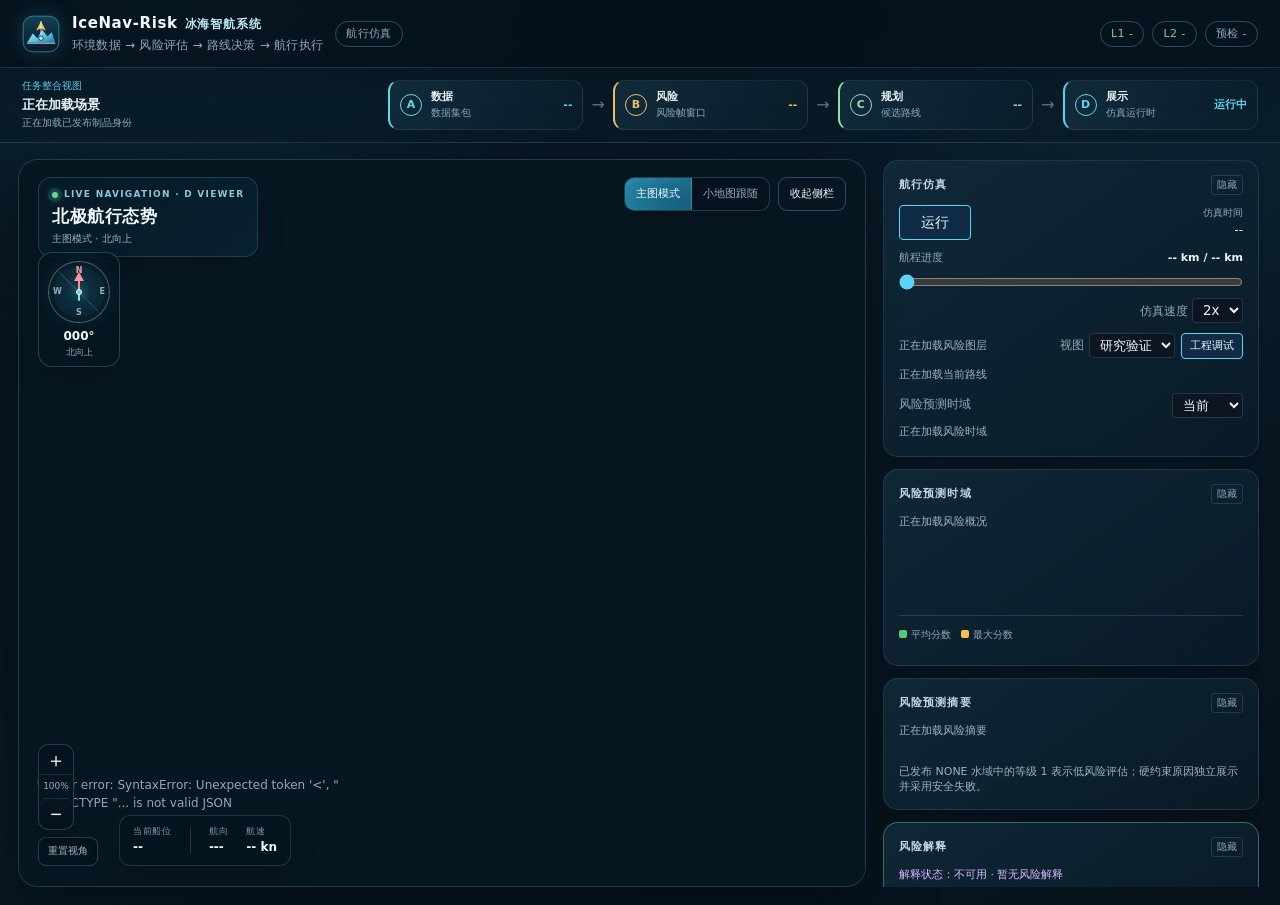
==== viewer/index.html @ 14a29cc1 "9-1" ====
<!doctype html>
<html lang="zh-CN">
  <head>
    <meta charset="utf-8" />
    <meta name="viewport" content="width=device-width, initial-scale=1" />
    <title>IceNav-Risk · 冰海智航系统</title>
    <link rel="icon" href="favicon.svg" type="image/svg+xml" />
    <link rel="stylesheet" href="style.css" />
  </head>
  <body>
    <header class="topbar">
      <div class="brand" aria-label="IceNav-Risk 冰海智航系统">
        <div class="brand-mark" aria-hidden="true">
          <svg class="brand-icon" viewBox="0 0 64 64" focusable="false">
            <defs>
              <linearGradient id="brand-ice" x1="0" y1="0" x2="1" y2="1">
                <stop offset="0" stop-color="#b7f5ff" />
                <stop offset="0.56" stop-color="#5bd5f3" />
                <stop offset="1" stop-color="#1977a7" />
              </linearGradient>
              <linearGradient id="brand-sea" x1="0" y1="0" x2="0" y2="1">
                <stop offset="0" stop-color="#143f52" />
                <stop offset="1" stop-color="#071b2a" />
              </linearGradient>
            </defs>
            <rect x="2" y="2" width="60" height="60" rx="16" fill="url(#brand-sea)" stroke="#5bd5f3" stroke-opacity="0.52" stroke-width="1.5" />
            <path d="M9 46 18 31l8 8 8-14 9 11 7-7 6 17H9Z" fill="url(#brand-ice)" opacity="0.92" />
            <path d="M9 47.5h46" fill="none" stroke="#d5fbff" stroke-linecap="round" stroke-opacity="0.78" stroke-width="2" />
            <path d="M32 10 40 26l-8-3.2-8 3.2L32 10Z" fill="#f2c14e" />
            <path d="M32 11v28" fill="none" stroke="#f5fdff" stroke-linecap="round" stroke-opacity="0.8" stroke-width="1.6" />
            <circle cx="32" cy="39" r="3.8" fill="#f5fdff" stroke="#0b2b3c" stroke-width="1.6" />
            <circle cx="32" cy="39" r="1.4" fill="#5bd5f3" />
          </svg>
        </div>
        <div class="title">
          <div class="title-heading">
            <strong>IceNav-Risk</strong>
            <span class="brand-cn">冰海智航系统</span>
          </div>
          <span class="subtitle">环境数据 → 风险评估 → 路线决策 → 航行执行</span>
        </div>
        <span id="mode-badge" class="badge">航行仿真</span>
      </div>
      <div class="badges">
        <span id="gate-l1" class="badge gate">L1 -</span>
        <span id="gate-l2" class="badge gate">L2 -</span>
        <span id="gate-loop" class="badge">预检 -</span>
      </div>
    </header>

    <section class="pipeline" aria-label="工作包整合流水线">
      <div class="pipeline-intro">
        <span class="eyebrow">任务整合视图</span>
        <strong id="pipeline-scenario">正在加载场景</strong>
        <span id="pipeline-identity">正在加载已发布制品身份</span>
      </div>
      <div class="pipeline-stages">
        <div class="pipeline-stage stage-a">
          <span class="stage-code">A</span>
          <div><strong>数据</strong><span>数据集包</span></div>
          <b id="pipeline-a">--</b>
        </div>
        <span class="pipeline-arrow" aria-hidden="true">→</span>
        <div class="pipeline-stage stage-b">
          <span class="stage-code">B</span>
          <div><strong>风险</strong><span>风险帧窗口</span></div>
          <b id="pipeline-b">--</b>
        </div>
        <span class="pipeline-arrow" aria-hidden="true">→</span>
        <div class="pipeline-stage stage-c">
          <span class="stage-code">C</span>
          <div><strong>规划</strong><span>候选路线</span></div>
          <b id="pipeline-c">--</b>
        </div>
        <span class="pipeline-arrow" aria-hidden="true">→</span>
        <div class="pipeline-stage stage-d">
          <span class="stage-code">D</span>
          <div><strong>展示</strong><span>仿真运行时</span></div>
          <b id="pipeline-d">运行中</b>
        </div>
      </div>
    </section>

    <main class="layout">
      <div class="mapwrap">
        <canvas id="map" aria-label="北极航线地图，可拖拽平移"></canvas>
        <div class="map-header">
          <div class="map-context">
            <span class="map-kicker"><i class="live-dot"></i> LIVE NAVIGATION · D VIEWER</span>
            <strong id="map-title">北极航行态势</strong>
            <span id="map-mode-status">主图模式 · 北向上</span>
          </div>
          <div class="map-actions">
            <div class="map-mode-switch" role="group" aria-label="地图视角模式">
              <button id="map-mode-main" class="map-mode-btn is-active" type="button"
                aria-pressed="true">主图模式</button>
              <button id="map-mode-follow" class="map-mode-btn" type="button"
                aria-pressed="false">小地图跟随</button>
            </div>
            <button id="sidebar-toggle" class="map-action" type="button"
              aria-expanded="true" aria-controls="viewer-sidebar">收起侧栏</button>
          </div>
        </div>
        <div id="map-compass" class="map-compass" aria-label="航向指南针">
          <div class="compass-dial">
            <span class="compass-cardinal compass-n">N</span>
            <span class="compass-cardinal compass-e">E</span>
            <span class="compass-cardinal compass-s">S</span>
            <span class="compass-cardinal compass-w">W</span>
            <span id="compass-needle" class="compass-needle" aria-hidden="true"></span>
            <span class="compass-center" aria-hidden="true"></span>
          </div>
          <div class="compass-readout">
            <strong id="compass-heading">000°</strong>
            <span id="compass-label">北向上</span>
          </div>
        </div>
        <div class="map-tools" aria-label="地图缩放控制">
          <div class="map-zoom-controls">
            <button id="zoom-in" class="map-tool-btn" type="button" aria-label="放大地图">＋</button>
            <span id="zoom-level" class="zoom-level">100%</span>
            <button id="zoom-out" class="map-tool-btn" type="button" aria-label="缩小地图">−</button>
          </div>
          <button id="reset-map" class="map-reset-btn" type="button">重置视角</button>
        </div>
        <div class="map-footer-hud" aria-live="polite">
          <div class="map-hud-item">
            <span>当前船位</span>
            <strong id="map-vessel-position">--</strong>
          </div>
          <div class="map-hud-divider"></div>
          <div class="map-hud-item">
            <span>航向</span>
            <strong id="map-vessel-heading">---</strong>
          </div>
          <div class="map-hud-item">
            <span>航速</span>
            <strong id="map-vessel-speed">-- kn</strong>
          </div>
        </div>
        <div id="hover-info" class="hover-info"></div>
      </div>

      <aside id="viewer-sidebar" class="panel">
        <section class="block">
          <h2>航行仿真</h2>
          <div class="sim">
            <button id="play" type="button" class="btn">运行</button>
            <div class="simulation-time">
              <span>仿真时间</span>
              <time id="clock" class="clock">--</time>
            </div>
          </div>
          <div class="voyage-progress-heading">
            <label id="progress-axis-label" for="scrub">航程进度</label>
            <strong id="voyage-progress-value">-- km / -- km</strong>
          </div>
          <input id="scrub" type="range" min="0" step="1" value="0" aria-label="航程进度" />
          <div class="row">
            <span id="range-label"></span>
            <label>
              仿真速度
              <select id="speed">
                <option value="30">1x</option>
                <option value="60" selected>2x</option>
                <option value="120">4x</option>
                <option value="240">8x</option>
              </select>
            </label>
          </div>
          <div class="row mode-row">
            <span id="risk-status" class="status">正在加载风险图层</span>
            <label class="view-mode-control" for="view-mode">
              视图
              <select id="view-mode">
                <option value="research">研究验证</option>
                <option value="presentation">航行仿真</option>
                <option value="engineering">工程调试</option>
              </select>
            </label>
            <button id="toggle-debug" type="button" class="btn small">工程调试</button>
          </div>
          <div id="route-status" class="status route-status">正在加载当前路线</div>
          <div class="horizon-row">
            <label for="risk-horizon">风险预测时域</label>
            <select id="risk-horizon">
              <option value="current">当前</option>
              <option value="+6h">+6h</option>
              <option value="+12h">+12h</option>
              <option value="+24h">+24h</option>
            </select>
          </div>
          <div id="risk-horizon-status" class="status horizon-status">正在加载风险时域</div>
        </section>

        <section id="research-panel" class="block research-panel" hidden>
          <h2>航行决策</h2>
          <div id="research-status" class="status">正在加载研究制品</div>
          <div id="current-strategy" class="current-strategy">当前策略 · 正在加载</div>
          <p class="evidence-chain" aria-label="科学证据链">
            环境变化 <span>→</span> 风险场变化 <span>→</span> 路线决策变化
          </p>
          <dl id="experiment-metadata" class="summary-grid research-metadata"></dl>
          <div class="route-layer-control">
            <label for="route-layer">路线层</label>
            <select id="route-layer">
              <option value="full_voyage">全航程</option>
              <option value="main_corridor_24_72h">主走廊 · 24–72 小时</option>
              <option value="rolling_0_24h">滚动窗口 · 0–24 小时</option>
              <option value="executable_0_6h">可执行窗口 · 0–6 小时</option>
            </select>
          </div>
          <div id="route-candidate-note" class="status summary-note"></div>
          <div id="route-candidates" class="route-comparison" hidden></div>
          <div id="route-highlight-note" class="status summary-note"></div>
        </section>

        <section class="block risk-profile">
          <h2>风险预测时域</h2>
          <div id="risk-profile-status" class="status">正在加载风险概况</div>
          <div id="risk-timeline" class="risk-timeline" aria-label="risk score timeline"></div>
          <div class="risk-timeline-key">
            <span><i class="risk-key mean"></i>平均分数</span>
            <span><i class="risk-key max"></i>最大分数</span>
          </div>
          <div id="risk-profile-window" class="status"></div>
        </section>

        <section class="block risk-summary">
          <h2>风险预测摘要</h2>
          <div id="risk-summary-status" class="status">正在加载风险摘要</div>
          <dl id="risk-summary-metrics" class="summary-grid"></dl>
          <ul id="risk-summary-hazards" class="summary-list"></ul>
          <div id="risk-summary-note" class="status summary-note">
            已发布 NONE 水域中的等级 1 表示低风险评估；硬约束原因独立展示并采用安全失败。
          </div>
        </section>

        <section class="block risk-explanation" aria-live="polite">
          <h2>风险解释</h2>
          <div id="risk-explanation-status" class="status unavailable">
            解释状态：不可用 · 暂无风险解释
          </div>
          <div id="risk-explanation-cell" class="status summary-note">
            点击风险网格查看已发布风险帧数值。
          </div>
          <dl id="risk-explanation-metrics" class="summary-grid"></dl>
          <div id="risk-explanation-contributors" hidden>
            <h3>主要贡献因素</h3>
            <ul id="risk-explanation-contributor-list" class="summary-list"></ul>
          </div>
          <dl id="risk-explanation-details" class="summary-grid"></dl>
        </section>

        <section class="block route-decision">
          <h2>执行决策状态</h2>
          <div id="route-decision-status" class="status">正在加载路线决策</div>
          <dl id="route-decision-metrics" class="summary-grid"></dl>
          <div id="route-decision-trace" class="status summary-note"></div>
          <div id="route-fallback-note" class="status summary-note"></div>
        </section>

        <section class="block legend">
          <h2>图层说明</h2>
          <ul>
            <li><i class="sw sw-risk-1"></i>风险等级 1 · 低</li>
            <li><i class="sw sw-risk-2"></i>风险等级 2</li>
            <li><i class="sw sw-risk-3"></i>风险等级 3 · 中</li>
            <li><i class="sw sw-risk-4"></i>风险等级 4</li>
            <li><i class="sw sw-risk-5"></i>风险等级 5 · 高</li>
            <li><i class="sw sw-hard-land"></i>LAND · 硬约束不可用</li>
            <li><i class="sw sw-hard-unknown"></i>DATA_UNAVAILABLE · 数据不可用</li>
            <li><i class="sw sw-hard-other"></i>OTHER · 硬约束不可用</li>
            <li><i class="sw sw-trail"></i>近期船舶轨迹 · 展示</li>
            <li><i class="sw sw-track"></i>已完成航迹</li>
            <li><i class="sw sw-active"></i>正式曲线路径 · 蓝色</li>
            <li><i class="sw sw-route-polyline"></i>原始折线路径 · 默认隐藏</li>
            <li class="research-only"><i class="sw sw-candidate-fastest"></i>候选路线 · 最快</li>
            <li class="research-only"><i class="sw sw-candidate-low-risk"></i>候选路线 · 低风险</li>
            <li class="research-only"><i class="sw sw-candidate-recommended"></i>候选路线 · 推荐</li>
            <li><i class="sw sw-pending"></i>待采用路线</li>
            <li><i class="sw sw-superseded"></i>已替代路线</li>
            <li><i class="sw sw-segment"></i>当前路段</li>
            <li><i class="sw sw-vessel"></i>船舶</li>
          </ul>
        </section>

        <section class="block layer-controls">
          <h2>展示图层</h2>
          <label><input id="layer-risk" type="checkbox" checked /> 风险</label>
          <label><input id="layer-hard" type="checkbox" checked /> 硬约束 / 可用性</label>
          <label><input id="layer-routes" type="checkbox" checked /> 路线</label>
          <label><input id="layer-route-polyline" type="checkbox" /> 原始权威路径（默认隐藏）</label>
          <div id="formal-motion-status" class="status summary-note">
            正在校验正式曲线运动制品
          </div>
          <div class="curve-diagnostics" aria-live="polite">
            <div id="curve-diagnostics-status" class="status summary-note">
              正在读取曲线诊断
            </div>
            <div id="curve-diagnostics-metrics" class="curve-diagnostics-metrics"></div>
            <canvas id="curve-detail-canvas" width="280" height="92"
              aria-label="当前曲线路段局部放大图"></canvas>
          </div>
          <label><input id="layer-track" type="checkbox" checked /> 航迹与近期轨迹</label>
          <label><input id="layer-navigation" type="checkbox" checked /> 导航辅助</label>
        </section>

        <section class="block event-timeline">
          <h2>航行决策时间线</h2>
          <p class="timeline-hint">点击里程碑跳转到对应仿真时刻</p>
          <ol id="event-timeline" aria-label="回放里程碑"></ol>
        </section>

        <section id="debug-panel" class="block debug" hidden>
          <h2>调试信息</h2>
          <dl id="debug"></dl>
        </section>
      </aside>
    </main>
    <script src="research_candidates.js"></script>
    <script src="risk_explanation.js"></script>
    <script src="route_motion.js"></script>
    <script src="app.js"></script>
  </body>
</html>
---- viewer/style.css ----
:root {
  --bg: #07131e;
  --panel: rgba(14, 31, 45, 0.88);
  --panel-strong: #10283a;
  --line: rgba(131, 178, 204, 0.2);
  --line-strong: rgba(131, 178, 204, 0.34);
  --text: #edf7fb;
  --muted: #8fa8b8;
  --accent: #5bd5f3;
  --accent-deep: #1977a7;
  --track: #65d99b;
  --pending: #f3bd68;
  --data: #66d9e5;
  --risk: #f1bd6b;
  --planning: #95e0ae;
  --shadow-lg: 0 24px 70px rgba(0, 0, 0, 0.38);
}

* {
  box-sizing: border-box;
}

body {
  margin: 0;
  min-width: 320px;
  min-height: 100vh;
  background:
    radial-gradient(circle at 12% -8%, rgba(35, 133, 169, 0.2), transparent 30%),
    radial-gradient(circle at 94% 10%, rgba(27, 93, 119, 0.16), transparent 28%),
    linear-gradient(145deg, #07131e 0%, #081824 46%, #06111b 100%);
  color: var(--text);
  font: 14px/1.45 "Segoe UI", "Microsoft YaHei", system-ui, sans-serif;
  letter-spacing: 0;
}

.topbar {
  display: flex;
  align-items: center;
  justify-content: space-between;
  gap: 12px;
  min-height: 68px;
  padding: 13px 22px;
  border-bottom: 1px solid var(--line);
  background: rgba(5, 16, 26, 0.76);
  box-shadow: 0 10px 35px rgba(0, 0, 0, 0.14);
  backdrop-filter: blur(16px);
}

.brand {
  display: flex;
  align-items: center;
  gap: 12px;
  min-width: 0;
}

.brand-mark {
  flex: 0 0 auto;
  width: 38px;
  height: 38px;
}

.brand-icon {
  display: block;
  width: 100%;
  height: 100%;
  filter: drop-shadow(0 0 10px rgba(91, 213, 243, 0.18));
}

.pipeline {
  display: grid;
  grid-template-columns: minmax(230px, 0.8fr) minmax(0, 2fr);
  gap: 18px;
  align-items: center;
  padding: 11px 22px;
  border-bottom: 1px solid var(--line);
  background: rgba(9, 27, 40, 0.72);
}

.pipeline-intro {
  display: grid;
  gap: 2px;
  min-width: 0;
}

.pipeline-intro strong {
  overflow: hidden;
  color: var(--text);
  font-size: 13px;
  text-overflow: ellipsis;
  white-space: nowrap;
}

.pipeline-intro span:last-child {
  overflow: hidden;
  color: var(--muted);
  font-size: 10px;
  text-overflow: ellipsis;
  white-space: nowrap;
}

.eyebrow {
  color: var(--accent);
  font-size: 10px;
  text-transform: uppercase;
}

.pipeline-stages {
  display: flex;
  align-items: center;
  gap: 8px;
  min-width: 0;
}

.pipeline-stage {
  display: grid;
  grid-template-columns: 24px minmax(0, 1fr) auto;
  align-items: center;
  gap: 7px;
  flex: 1 1 0;
  min-width: 0;
  padding: 8px 10px;
  border: 1px solid rgba(131, 178, 204, 0.12);
  border-left: 2px solid var(--stage-color);
  border-radius: 11px;
  background: linear-gradient(135deg, rgba(20, 49, 66, 0.84), rgba(10, 29, 42, 0.82));
}

.pipeline-stage div {
  display: grid;
  gap: 1px;
  min-width: 0;
}

.pipeline-stage strong,
.pipeline-stage span {
  overflow: hidden;
  text-overflow: ellipsis;
  white-space: nowrap;
}

.pipeline-stage strong {
  color: var(--text);
  font-size: 11px;
}

.pipeline-stage div span {
  color: var(--muted);
  font-size: 10px;
}

.pipeline-stage b {
  color: var(--stage-color);
  font-size: 11px;
  font-variant-numeric: tabular-nums;
}

.stage-code {
  display: grid;
  width: 22px;
  height: 22px;
  place-items: center;
  border: 1px solid var(--stage-color);
  border-radius: 50%;
  color: var(--stage-color);
  font-size: 11px;
  font-weight: 700;
}

.stage-a { --stage-color: var(--data); }
.stage-b { --stage-color: var(--risk); }
.stage-c { --stage-color: var(--planning); }
.stage-d { --stage-color: var(--accent); }

.pipeline-arrow {
  color: #5d7483;
  font-size: 16px;
}

.title {
  display: grid;
  gap: 2px;
  min-width: 0;
}

.title-heading {
  display: flex;
  align-items: baseline;
  flex-wrap: wrap;
  gap: 7px;
  min-width: 0;
}

.title strong {
  color: #f4fbff;
  font-size: 15px;
  letter-spacing: 0.04em;
  white-space: nowrap;
}

.brand-cn {
  color: #bfe8ef;
  font-size: 12px;
  font-weight: 600;
  letter-spacing: 0.08em;
  white-space: nowrap;
}

.subtitle {
  color: var(--muted);
  font-size: 12px;
  letter-spacing: 0.02em;
}

.badges {
  display: flex;
  align-items: center;
  gap: 8px;
}

.badges[hidden] {
  display: none;
}

.badge {
  border: 1px solid var(--line-strong);
  border-radius: 999px;
  padding: 4px 10px;
  color: var(--muted);
  font-size: 11px;
  letter-spacing: 0.04em;
}

.badge.gate {
  color: var(--track);
}

.layout {
  position: relative;
  display: grid;
  grid-template-columns: minmax(0, 1fr) minmax(330px, 380px);
  gap: 16px;
  padding: 16px 18px 18px;
  height: calc(100vh - 138px);
  min-height: 560px;
}

.map-actions {
  position: static;
  z-index: 4;
  display: flex;
  align-items: center;
  gap: 6px;
}

.map-action {
  padding: 8px 11px;
  border: 1px solid var(--line-strong);
  border-radius: 9px;
  background: rgba(8, 23, 35, 0.78);
  color: var(--text);
  cursor: pointer;
  font: inherit;
  font-size: 11px;
  transition: border-color 160ms ease, background 160ms ease, transform 160ms ease;
}

.map-action:hover,
.map-action:focus-visible {
  background: rgba(22, 74, 100, 0.88);
  border-color: var(--accent);
  outline: 2px solid rgba(91, 213, 243, 0.18);
  outline-offset: 2px;
}

.map-action:active,
.map-tool-btn:active,
.map-reset-btn:active {
  transform: translateY(1px);
}

.layout.sidebar-collapsed {
  grid-template-columns: minmax(0, 1fr) 0;
  gap: 0;
}

.layout.sidebar-collapsed .panel {
  gap: 0;
  opacity: 0;
  overflow: hidden;
  pointer-events: none;
  width: 0;
}

@media (max-width: 900px) {
  .pipeline {
    grid-template-columns: 1fr;
    gap: 8px;
  }

  .pipeline-stages {
    overflow-x: auto;
    padding-bottom: 2px;
  }

  .pipeline-stage {
    min-width: 155px;
  }

  .layout {
    height: auto;
    min-height: 0;
    grid-template-columns: 1fr;
  }

  .mapwrap {
    height: min(70vh, 680px);
    min-height: 520px;
  }

  .panel {
    max-height: 520px;
    width: auto;
  }
}

body[data-mode="research"] .layout {
  grid-template-columns: minmax(0, 1fr) minmax(350px, 420px);
}

body[data-mode="research"] .layout.sidebar-collapsed {
  grid-template-columns: minmax(0, 1fr) 0;
  gap: 0;
}

.mapwrap {
  position: relative;
  min-width: 0;
  border: 1px solid rgba(124, 189, 216, 0.24);
  background:
    radial-gradient(circle at 55% 40%, rgba(24, 95, 119, 0.14), transparent 48%),
    #06131e;
  width: 100%;
  height: 100%;
  min-height: 0;
  overflow: hidden;
  border-radius: 20px;
  box-shadow: var(--shadow-lg), inset 0 1px 0 rgba(255, 255, 255, 0.06);
}

#map {
  width: 100%;
  height: 100%;
  display: block;
  background: #071722;
  cursor: grab;
  object-fit: contain;
  object-position: center;
  touch-action: none;
}

#map.is-dragging {
  cursor: grabbing;
}

.hover-info {
  position: absolute;
  left: 18px;
  bottom: 74px;
  max-width: min(360px, calc(100% - 36px));
  color: var(--muted);
  font-size: 12px;
  pointer-events: none;
}

.panel {
  position: relative;
  z-index: 2;
  top: auto;
  right: auto;
  bottom: auto;
  width: auto;
  display: flex;
  flex-direction: column;
  gap: 12px;
  min-width: 0;
  min-height: 0;
  max-height: 100%;
  overflow: auto;
  padding: 1px 3px 1px 1px;
  transition: opacity 180ms ease, width 180ms ease, transform 180ms ease;
}

body[data-mode="research"] .panel {
  width: auto;
}

.block {
  background: linear-gradient(145deg, rgba(17, 41, 57, 0.92), rgba(10, 27, 40, 0.9));
  border: 1px solid rgba(131, 178, 204, 0.16);
  border-radius: 15px;
  padding: 14px 15px;
  box-shadow: 0 10px 28px rgba(0, 0, 0, 0.13);
}

.block h2 {
  display: flex;
  align-items: center;
  justify-content: space-between;
  gap: 8px;
  margin: 0 0 10px;
  color: #c2d9e6;
  font-size: 11px;
  font-weight: 600;
  letter-spacing: 0.1em;
  text-transform: uppercase;
}

.section-toggle {
  flex: 0 0 auto;
  padding: 2px 5px;
  border: 1px solid var(--line);
  border-radius: 3px;
  background: transparent;
  color: var(--muted);
  cursor: pointer;
  font: inherit;
  font-size: 10px;
  font-weight: 400;
  text-transform: none;
}

.section-toggle:hover,
.section-toggle:focus-visible {
  border-color: var(--accent);
  color: var(--text);
  outline: none;
}

.section-body[hidden] {
  display: none;
}

.sim {
  display: flex;
  align-items: center;
  justify-content: space-between;
  gap: 8px;
}

.simulation-time {
  display: grid;
  gap: 1px;
  min-width: 0;
  color: var(--muted);
  font-size: 10px;
  text-align: right;
  text-transform: uppercase;
}

.btn {
  min-width: 72px;
  padding: 6px 10px;
  border: 1px solid var(--accent);
  background: #0f2b45;
  color: var(--text);
  border-radius: 4px;
  font: inherit;
}

.clock {
  font-variant-numeric: tabular-nums;
  color: var(--text);
  font-size: 12px;
  text-transform: none;
}

.voyage-progress-heading {
  display: flex;
  align-items: baseline;
  justify-content: space-between;
  gap: 8px;
  margin-top: 10px;
  color: var(--muted);
  font-size: 11px;
}

.voyage-progress-heading strong {
  color: var(--text);
  font-variant-numeric: tabular-nums;
  font-weight: 600;
}

input[type="range"] {
  width: 100%;
  margin: 8px 0;
  accent-color: var(--accent);
}

.row {
  display: flex;
  justify-content: space-between;
  align-items: center;
  color: var(--muted);
  font-size: 12px;
}

.mode-row {
  margin-top: 10px;
  flex-wrap: wrap;
  gap: 6px;
}

.view-mode-control {
  display: inline-flex;
  align-items: center;
  gap: 5px;
  margin-left: auto;
}

.route-status {
  margin-top: 8px;
  color: #b8d7ea;
}

.horizon-row {
  display: flex;
  justify-content: space-between;
  align-items: center;
  margin-top: 10px;
  color: var(--muted);
  font-size: 12px;
}

.horizon-status {
  margin-top: 6px;
  min-height: 18px;
}

.status.unavailable {
  color: #d9b8ff;
}

.status {
  color: #9db2c2;
  font-size: 11px;
}

.btn.small {
  min-width: 0;
  padding: 4px 8px;
  font-size: 11px;
}

select {
  background: #0d1620;
  color: var(--text);
  border: 1px solid var(--line);
  border-radius: 4px;
  padding: 3px 6px;
}

.legend ul {
  margin: 0;
  padding: 0;
  list-style: none;
}

.legend li {
  display: flex;
  align-items: center;
  gap: 8px;
  padding: 3px 0;
  color: var(--muted);
}

.layer-controls {
  display: grid;
  gap: 6px;
}

.layer-controls label {
  color: var(--muted);
  font-size: 12px;
}

.layer-controls input {
  accent-color: var(--accent);
  margin-right: 6px;
}

.risk-profile-status {
  min-height: 32px;
}

.risk-timeline {
  display: flex;
  align-items: end;
  gap: 3px;
  height: 76px;
  margin: 10px 0 4px;
  padding: 4px 2px 0;
  border-bottom: 1px solid var(--line);
  overflow-x: auto;
  overflow-y: visible;
  overscroll-behavior-x: contain;
  scrollbar-width: thin;
}

.risk-tick {
  position: relative;
  display: flex;
  align-items: end;
  justify-content: center;
  /* Keep every hourly frame addressable. Narrow sidebars scroll horizontally
     instead of collapsing bars to zero CSS pixels. */
  flex: 0 0 var(--risk-tick-width, 8px);
  min-width: var(--risk-tick-width, 8px);
  height: 100%;
  border-bottom: 2px solid transparent;
}

.risk-tick::after {
  content: "";
  position: absolute;
  bottom: -5px;
  width: 4px;
  height: 4px;
  border-radius: 50%;
  background: var(--line);
}

.risk-tick.is-current {
  border-bottom-color: var(--accent);
}

.risk-tick.is-current::after {
  background: var(--accent);
}

.risk-tick.is-selected .risk-max {
  outline: 1px solid #f5fbff;
  outline-offset: 1px;
}

.risk-bar {
  position: absolute;
  bottom: 3px;
  width: 42%;
  min-width: 3px;
  min-height: 2px;
  border-radius: 2px 2px 0 0;
}

.risk-mean {
  left: 8%;
  background: #55c878;
}

.risk-max {
  right: 8%;
  background: #f2c14e;
}

.risk-tick-label {
  position: absolute;
  top: calc(100% + 7px);
  color: var(--muted);
  font-size: 9px;
  transform: translateX(-50%);
  white-space: nowrap;
}

.risk-timeline-key {
  display: flex;
  gap: 10px;
  margin-top: 12px;
  color: var(--muted);
  font-size: 10px;
}

.risk-key {
  display: inline-block;
  width: 8px;
  height: 8px;
  margin-right: 4px;
  border-radius: 2px;
}

.risk-key.mean {
  background: #55c878;
}

.risk-key.max {
  background: #f2c14e;
}

#risk-profile-window {
  margin-top: 8px;
}

.curve-diagnostics {
  display: grid;
  gap: 4px;
  margin: 8px 0 3px;
  padding: 7px 8px;
  border: 1px solid rgba(73, 169, 237, 0.22);
  border-radius: 7px;
  background: rgba(5, 18, 28, 0.34);
}

.curve-diagnostics .summary-note {
  margin-top: 0;
}

.curve-diagnostics-metrics {
  color: #b8d7ea;
  font-size: 10px;
  line-height: 1.35;
}

#curve-detail-canvas {
  display: block;
  width: 100%;
  height: 92px;
  border: 1px solid rgba(131, 178, 204, 0.12);
  border-radius: 4px;
}

.summary-grid {
  display: grid;
  grid-template-columns: 1fr auto;
  gap: 4px 10px;
  margin: 10px 0 8px;
  font-size: 11px;
}

.summary-grid dt {
  color: var(--muted);
}

.summary-grid dd {
  margin: 0;
  color: var(--text);
  font-variant-numeric: tabular-nums;
  text-align: right;
  word-break: break-word;
}

.summary-list {
  display: grid;
  gap: 3px;
  margin: 8px 0;
  padding: 0;
  list-style: none;
  color: #b8d7ea;
  font-size: 11px;
}

.summary-list li {
  display: flex;
  justify-content: space-between;
  gap: 8px;
  border-top: 1px solid rgba(36, 55, 71, 0.55);
  padding-top: 3px;
}

.summary-note {
  margin-top: 8px;
  line-height: 1.35;
}

.risk-explanation {
  border-color: rgba(98, 214, 167, 0.42);
}

.risk-explanation h3 {
  margin: 10px 0 4px;
  color: var(--muted);
  font-size: 11px;
  font-weight: 600;
}

.risk-explanation .summary-list li {
  align-items: baseline;
}

.risk-explanation .contributor-value {
  color: var(--text);
  font-variant-numeric: tabular-nums;
}

.risk-explanation .producer-main {
  color: #62d6a7;
}

.research-panel {
  border-color: rgba(74, 167, 232, 0.62);
  background: linear-gradient(145deg, #132432, #111e29);
}

.current-strategy {
  margin: 8px 0;
  padding: 8px 10px;
  border-left: 4px solid #f5f8fb;
  border-radius: 3px;
  background: rgba(245, 248, 251, 0.08);
  color: #f5f8fb;
  font-size: 12px;
  font-weight: 600;
}

.current-strategy.fallback {
  border-left-color: var(--accent);
  color: #b8d7ea;
}

.evidence-chain {
  display: flex;
  align-items: center;
  justify-content: space-between;
  gap: 5px;
  margin: 10px 0;
  color: #cfe7f5;
  font-size: 11px;
}

.evidence-chain span {
  color: var(--accent);
}

.research-metadata {
  /* Keep long run/identity values from stealing the label column. */
  grid-template-columns: minmax(92px, 30%) minmax(0, 1fr);
  gap: 0 14px;
  padding: 8px;
  border: 1px solid rgba(74, 167, 232, 0.25);
  border-radius: 4px;
  background: rgba(5, 14, 21, 0.28);
}

.research-metadata dt,
.research-metadata dd {
  min-width: 0;
  padding: 6px 0;
  border-bottom: 1px solid rgba(131, 178, 204, 0.1);
  line-height: 1.3;
}

.research-metadata dt {
  align-self: start;
  color: #9db8c8;
  font-size: 10px;
  font-weight: 600;
  letter-spacing: 0.03em;
  white-space: nowrap;
}

.research-metadata dd {
  overflow-wrap: anywhere;
  word-break: break-word;
  color: #e7f4fa;
  font-size: 10px;
  text-align: left;
}

.route-layer-control {
  display: flex;
  align-items: center;
  justify-content: space-between;
  gap: 10px;
  margin: 10px 0 6px;
  color: var(--muted);
  font-size: 12px;
}

.route-comparison {
  display: grid;
  gap: 8px;
  margin-top: 8px;
}

.route-card {
  width: 100%;
  padding: 8px 9px;
  border: 1px solid var(--line);
  border-left-width: 4px;
  border-radius: 4px;
  background: rgba(8, 20, 29, 0.74);
  color: var(--text);
  font: inherit;
  text-align: left;
  cursor: pointer;
}

.route-card-fastest {
  border-left-color: #f0b35b;
}

.route-card-low_risk {
  border-left-color: #62d6a7;
}

.route-card-recommended {
  border-left-color: #f5f8fb;
}

.route-card[data-highlighted="true"] {
  border-color: var(--accent);
  border-left-color: var(--accent);
  box-shadow: 0 0 0 2px rgba(74, 167, 232, 0.14);
}

.route-card[data-canonical="true"] strong::after {
  content: " · C selected";
  color: var(--accent);
  font-size: 10px;
  font-weight: 500;
}

.route-card-id {
  display: block;
  margin-top: 2px;
  overflow: hidden;
  color: var(--muted);
  font: 9px/1.25 ui-monospace, "Cascadia Mono", monospace;
  text-overflow: ellipsis;
  white-space: nowrap;
}

.route-card-metrics {
  display: grid;
  grid-template-columns: 1fr auto;
  gap: 2px 8px;
  margin: 7px 0 0;
  font-size: 10px;
}

.route-card-metrics dt {
  color: var(--muted);
}

.route-card-metrics dd {
  margin: 0;
  font-variant-numeric: tabular-nums;
  text-align: right;
}

body:not([data-mode="research"]) .research-only {
  display: none;
}

.route-decision .summary-grid dd {
  max-width: 180px;
}

.event-timeline ol,
#event-timeline {
  margin: 0;
  padding: 0;
  list-style: none;
}

.event-timeline li {
  position: relative;
  display: grid;
  grid-template-columns: 10px 1fr;
  gap: 8px;
  padding: 4px 0 6px;
  color: var(--muted);
  font-size: 11px;
}

.event-timeline li::before {
  content: "";
  width: 7px;
  height: 7px;
  margin-top: 5px;
  border: 1px solid var(--muted);
  border-radius: 50%;
}

.event-timeline li.is-past,
.event-timeline li.is-current {
  color: var(--text);
}

.event-timeline li.is-current::before {
  border-color: var(--accent);
  background: var(--accent);
  box-shadow: 0 0 0 3px rgba(74, 167, 232, 0.18);
}

.event-timeline li.timeline-unavailable {
  grid-template-columns: 10px 1fr;
  color: var(--muted);
  font-size: 10px;
  font-style: italic;
}

.event-timeline li.timeline-unavailable::before {
  border-style: dashed;
}

.timeline-hint {
  margin: -2px 0 6px;
  color: var(--muted);
  font-size: 10px;
}

.event-jump {
  width: 100%;
  padding: 0;
  border: 0;
  background: transparent;
  color: inherit;
  cursor: pointer;
  font: inherit;
  text-align: left;
}

.event-jump:hover,
.event-jump:focus-visible {
  color: var(--text);
  outline: none;
  text-decoration: underline;
  text-decoration-color: var(--accent);
  text-underline-offset: 3px;
}

.event-timeline .event-time {
  display: block;
  color: var(--muted);
  font-size: 10px;
  font-variant-numeric: tabular-nums;
}

.sw {
  width: 18px;
  height: 4px;
  display: inline-block;
  border-radius: 2px;
}

.sw-track {
  background: var(--track);
}

.sw-trail {
  background: #d7e6ed;
  opacity: 0.72;
}

.sw-active {
  background: #49a9ed;
}

.sw-route-polyline {
  background: repeating-linear-gradient(90deg, #f5f8fb 0 8px, transparent 8px 12px);
}

.sw-candidate-fastest {
  background: repeating-linear-gradient(90deg, #f0b35b 0 8px, transparent 8px 12px);
}

.sw-candidate-low-risk {
  background: repeating-linear-gradient(90deg, #62d6a7 0 3px, transparent 3px 7px);
}

.sw-candidate-recommended {
  background: #49a9ed;
}

.sw-pending {
  background: var(--pending);
}

.sw-superseded {
  background: #6b7c8a;
}

.sw-segment {
  background: #ffffff;
}

.sw-vessel {
  width: 8px;
  height: 16px;
  border-radius: 6px 6px 4px 4px;
  background: #f5fbff;
  border: 2px solid #0f2b3b;
}

.sw-risk-2 {
  background: #83c7df;
}

.sw-risk-4 {
  background: #efa26e;
}

.sw-hard-land {
  height: 8px;
  background: #304858;
  border: 1px dashed #9bb9ca;
}

.sw-hard-unknown {
  height: 8px;
  background: #8a63d2;
  border: 1px dashed #e4d8ff;
}

.sw-hard-other {
  height: 8px;
  background: #b54f70;
  border: 1px dashed #f2c1d0;
}

.sw-risk-1 {
  background: #55c878;
}

.sw-risk-3 {
  background: #f2c14e;
}

.sw-risk-5 {
  background: #e35d6a;
}

.sw-hard {
  height: 8px;
  background: #8a63d2;
  border: 1px dashed #e4d8ff;
}

.debug dl {
  display: grid;
  grid-template-columns: 1fr auto;
  gap: 3px 8px;
  margin: 0;
  font-size: 12px;
}

.debug dt {
  color: var(--muted);
}

.debug dd {
  margin: 0;
  color: var(--text);
  font-variant-numeric: tabular-nums;
  text-align: right;
  word-break: break-all;
}

@media (max-width: 780px) {
  .layout,
  body[data-mode="research"] .layout {
    grid-template-columns: 1fr;
    height: auto;
  }

  #map {
    height: 70vh;
  }
}

/* Premium navigation surface ------------------------------------------------ */

.map-header {
  position: absolute;
  z-index: 4;
  top: 17px;
  left: 19px;
  right: 19px;
  display: flex;
  align-items: flex-start;
  justify-content: space-between;
  gap: 16px;
  pointer-events: none;
}

.map-context,
.map-header .map-actions {
  pointer-events: auto;
}

.map-context {
  display: grid;
  gap: 3px;
  min-width: 0;
  padding: 10px 13px;
  border: 1px solid rgba(141, 215, 235, 0.18);
  border-radius: 13px;
  background: linear-gradient(135deg, rgba(6, 26, 39, 0.9), rgba(9, 38, 53, 0.68));
  box-shadow: 0 12px 28px rgba(0, 0, 0, 0.18);
  backdrop-filter: blur(12px);
}

.map-kicker {
  display: inline-flex;
  align-items: center;
  gap: 6px;
  color: #89c7d9;
  font-size: 9px;
  font-weight: 600;
  letter-spacing: 0.14em;
}

.live-dot {
  width: 6px;
  height: 6px;
  border-radius: 50%;
  background: var(--track);
  box-shadow: 0 0 0 4px rgba(101, 217, 155, 0.12), 0 0 10px rgba(101, 217, 155, 0.8);
}

.map-context strong {
  color: #f3fbff;
  font-size: 17px;
  letter-spacing: 0.03em;
}

.map-context > span:last-child {
  color: #9ab8c6;
  font-size: 10px;
}

.map-header .map-actions {
  display: flex;
  align-items: center;
  flex-wrap: wrap;
  justify-content: flex-end;
  gap: 8px;
}

.map-mode-switch,
.map-zoom-controls {
  display: inline-flex;
  align-items: center;
  overflow: hidden;
  border: 1px solid rgba(142, 210, 230, 0.24);
  border-radius: 10px;
  background: rgba(5, 19, 30, 0.84);
  box-shadow: 0 10px 22px rgba(0, 0, 0, 0.2);
  backdrop-filter: blur(10px);
}

.map-mode-btn {
  padding: 8px 11px;
  border: 0;
  border-right: 1px solid rgba(142, 210, 230, 0.14);
  background: transparent;
  color: #91adbb;
  cursor: pointer;
  font: inherit;
  font-size: 11px;
  transition: background 160ms ease, color 160ms ease;
}

.map-mode-btn:last-child {
  border-right: 0;
}

.map-mode-btn:hover,
.map-mode-btn:focus-visible {
  background: rgba(33, 101, 128, 0.36);
  color: #eafaff;
  outline: none;
}

.map-mode-btn.is-active {
  background: linear-gradient(135deg, rgba(40, 153, 190, 0.85), rgba(21, 104, 140, 0.78));
  color: #f5fdff;
  box-shadow: inset 0 0 18px rgba(151, 238, 255, 0.12);
}

.map-compass {
  position: absolute;
  z-index: 4;
  top: 92px;
  left: 19px;
  display: grid;
  justify-items: center;
  gap: 5px;
  width: 82px;
  padding: 8px 7px 7px;
  border: 1px solid rgba(158, 222, 238, 0.22);
  border-radius: 14px;
  background: rgba(6, 22, 33, 0.78);
  box-shadow: 0 12px 26px rgba(0, 0, 0, 0.24);
  pointer-events: none;
  backdrop-filter: blur(12px);
}

.compass-dial {
  position: relative;
  width: 62px;
  height: 62px;
  border: 1px solid rgba(180, 229, 239, 0.32);
  border-radius: 50%;
  background:
    radial-gradient(circle, rgba(24, 91, 113, 0.42) 0 2px, transparent 3px),
    repeating-conic-gradient(from 0deg, rgba(159, 215, 226, 0.26) 0deg 1deg, transparent 1deg 45deg),
    radial-gradient(circle at 50% 46%, rgba(22, 67, 83, 0.76), rgba(6, 25, 37, 0.96));
  box-shadow: inset 0 0 0 4px rgba(5, 17, 27, 0.36), 0 0 20px rgba(75, 198, 225, 0.08);
}

.compass-cardinal {
  position: absolute;
  color: #8faeba;
  font-size: 8px;
  font-weight: 700;
}

.compass-n { top: 3px; left: 50%; color: #f2a2a1; transform: translateX(-50%); }
.compass-e { top: 50%; right: 4px; transform: translateY(-50%); }
.compass-s { bottom: 3px; left: 50%; transform: translateX(-50%); }
.compass-w { top: 50%; left: 4px; transform: translateY(-50%); }

.compass-needle {
  position: absolute;
  top: 15px;
  left: 50%;
  width: 2px;
  height: 24px;
  margin-left: -1px;
  border-radius: 2px;
  background: linear-gradient(180deg, #ff9296 0 48%, #83e6ed 48% 100%);
  transform-origin: 50% 16px;
  transition: transform 220ms ease;
}

.compass-needle::before {
  content: "";
  position: absolute;
  top: -5px;
  left: -4px;
  border-right: 5px solid transparent;
  border-bottom: 9px solid #ff9296;
  border-left: 5px solid transparent;
}

.compass-center {
  position: absolute;
  top: 50%;
  left: 50%;
  width: 6px;
  height: 6px;
  border: 1px solid #f0fbff;
  border-radius: 50%;
  background: var(--accent);
  transform: translate(-50%, -50%);
  box-shadow: 0 0 10px rgba(91, 213, 243, 0.72);
}

.compass-readout {
  display: grid;
  justify-items: center;
  gap: 1px;
}

.compass-readout strong {
  color: #f1fbff;
  font-size: 12px;
  font-variant-numeric: tabular-nums;
}

.compass-readout span {
  color: #8daab8;
  font-size: 9px;
  white-space: nowrap;
}

.map-tools {
  position: absolute;
  z-index: 4;
  bottom: 20px;
  left: 19px;
  display: grid;
  gap: 7px;
  justify-items: start;
}

.map-zoom-controls {
  display: flex;
  flex-direction: column;
}

.map-tool-btn {
  display: grid;
  width: 34px;
  height: 30px;
  place-items: center;
  border: 0;
  border-bottom: 1px solid rgba(142, 210, 230, 0.14);
  background: transparent;
  color: #e9faff;
  cursor: pointer;
  font: 20px/1 "Segoe UI", sans-serif;
}

.map-tool-btn:hover,
.map-tool-btn:focus-visible {
  background: rgba(37, 126, 156, 0.38);
  color: #ffffff;
  outline: none;
}

.map-tool-btn:last-child {
  border-bottom: 0;
}

.zoom-level {
  display: grid;
  min-height: 24px;
  place-items: center;
  border-bottom: 1px solid rgba(142, 210, 230, 0.14);
  color: #8fb1bf;
  font-size: 9px;
  font-variant-numeric: tabular-nums;
}

.map-reset-btn {
  padding: 6px 9px;
  border: 1px solid rgba(142, 210, 230, 0.22);
  border-radius: 8px;
  background: rgba(5, 19, 30, 0.8);
  color: #9db8c3;
  cursor: pointer;
  font: inherit;
  font-size: 10px;
  white-space: nowrap;
}

.map-reset-btn:hover,
.map-reset-btn:focus-visible {
  border-color: var(--accent);
  background: rgba(22, 74, 100, 0.72);
  color: #f2fbff;
  outline: none;
}

.map-footer-hud {
  position: absolute;
  z-index: 4;
  right: 19px;
  bottom: 20px;
  left: 100px;
  display: flex;
  align-items: center;
  gap: 18px;
  width: fit-content;
  max-width: calc(100% - 119px);
  padding: 9px 13px;
  border: 1px solid rgba(141, 215, 235, 0.16);
  border-radius: 11px;
  background: rgba(5, 20, 31, 0.76);
  box-shadow: 0 12px 26px rgba(0, 0, 0, 0.22);
  pointer-events: none;
  backdrop-filter: blur(12px);
}

.map-hud-item {
  display: grid;
  gap: 1px;
  min-width: 0;
}

.map-hud-item span {
  color: #7f9ba9;
  font-size: 9px;
  letter-spacing: 0.08em;
}

.map-hud-item strong {
  overflow: hidden;
  color: #eafaff;
  font-size: 12px;
  font-variant-numeric: tabular-nums;
  text-overflow: ellipsis;
  white-space: nowrap;
}

.map-hud-divider {
  width: 1px;
  height: 25px;
  background: rgba(141, 215, 235, 0.22);
}

.mini-map-panel {
  position: absolute;
  z-index: 5;
  right: 19px;
  bottom: 19px;
  width: 222px;
  padding: 9px;
  border: 1px solid rgba(141, 215, 235, 0.3);
  border-radius: 15px;
  background: rgba(5, 20, 31, 0.88);
  box-shadow: 0 18px 38px rgba(0, 0, 0, 0.36), 0 0 0 1px rgba(91, 213, 243, 0.06);
  backdrop-filter: blur(14px);
}

.mini-map-panel[hidden] {
  display: none;
}

.mini-map-header {
  display: flex;
  align-items: center;
  justify-content: space-between;
  gap: 8px;
  padding: 0 2px 7px;
  color: #dbeef5;
  font-size: 10px;
  letter-spacing: 0.08em;
}

.mini-map-header span:last-child {
  color: var(--track);
  font-size: 9px;
}

#mini-map {
  display: block;
  width: 100%;
  height: auto;
  aspect-ratio: 1;
  border: 1px solid rgba(152, 220, 234, 0.22);
  border-radius: 9px;
  background: #081722;
}

.panel::-webkit-scrollbar {
  width: 6px;
}

.panel::-webkit-scrollbar-thumb {
  border-radius: 6px;
  background: rgba(137, 190, 208, 0.26);
}

button,
select,
input {
  font-family: inherit;
}

.btn {
  cursor: pointer;
  transition: border-color 160ms ease, background 160ms ease, transform 160ms ease;
}

.btn:hover,
.btn:focus-visible {
  border-color: var(--accent);
  background: rgba(28, 99, 130, 0.72);
  outline: none;
}

select:focus-visible,
input[type="range"]:focus-visible {
  outline: 2px solid rgba(91, 213, 243, 0.45);
  outline-offset: 2px;
}

@media (max-width: 900px) {
  .topbar {
    padding: 12px 16px;
  }

  .pipeline {
    padding: 10px 16px;
  }

  .layout,
  body[data-mode="research"] .layout {
    padding: 12px;
    gap: 12px;
    grid-template-columns: 1fr;
  }

  .map-header {
    top: 12px;
    left: 13px;
    right: 13px;
  }

  .map-header .map-actions {
    max-width: 62%;
  }

  .map-compass {
    top: 86px;
    left: 13px;
  }

  .map-tools {
    bottom: 13px;
    left: 13px;
  }

  .map-footer-hud {
    right: 13px;
    bottom: 13px;
    left: 92px;
    max-width: calc(100% - 105px);
  }

  .mini-map-panel {
    right: 13px;
    bottom: 13px;
    width: 194px;
  }
}

@media (max-width: 620px) {
  .topbar {
    align-items: flex-start;
    flex-direction: column;
  }

  .badges {
    display: none;
  }

  .map-context strong {
    font-size: 15px;
  }

  .map-header .map-actions {
    max-width: 58%;
  }

  .map-mode-btn {
    padding: 7px 8px;
    font-size: 10px;
  }

  .map-action {
    padding: 7px 8px;
  }

  .map-footer-hud {
    display: none;
  }

  .mini-map-panel {
    width: 178px;
  }
}
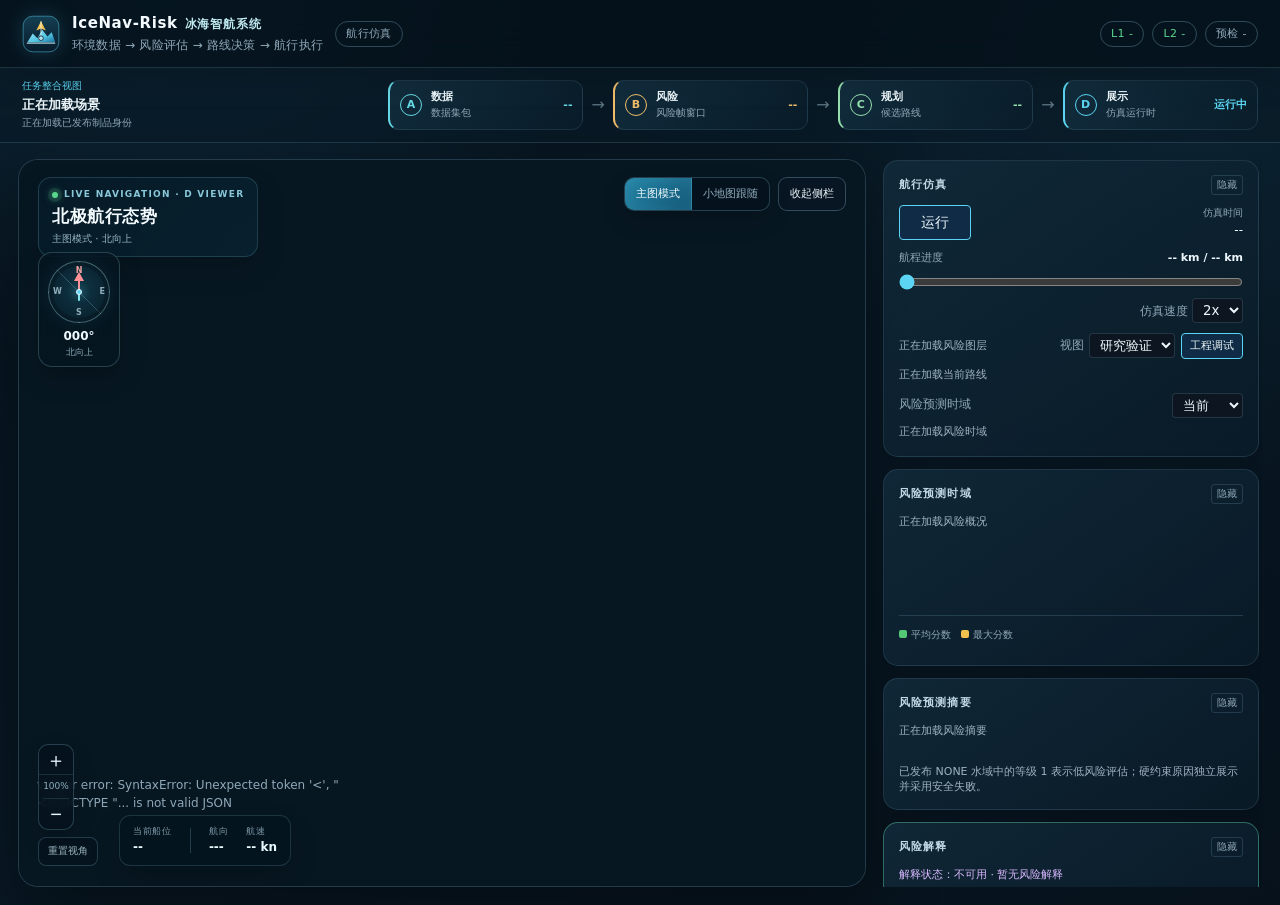
==== commit 282d381f: "9-2" ====
--- a/viewer/index.html
+++ b/viewer/index.html
@@ -210,6 +210,18 @@
               <option value="executable_0_6h">可执行窗口 · 0–6 小时</option>
             </select>
           </div>
+          <fieldset id="route-objective-filters" class="route-objective-filters">
+            <legend>地图同时显示</legend>
+            <label class="objective-fastest">
+              <input type="checkbox" data-route-objective="fastest" checked /> 最快
+            </label>
+            <label class="objective-low-risk">
+              <input type="checkbox" data-route-objective="low_risk" checked /> 低风险
+            </label>
+            <label class="objective-recommended">
+              <input type="checkbox" data-route-objective="recommended" checked /> 综合推荐
+            </label>
+          </fieldset>
           <div id="route-candidate-note" class="status summary-note"></div>
           <div id="route-candidates" class="route-comparison" hidden></div>
           <div id="route-highlight-note" class="status summary-note"></div>
@@ -270,11 +282,12 @@
             <li><i class="sw sw-risk-5"></i>风险等级 5 · 高</li>
             <li><i class="sw sw-hard-land"></i>LAND · 硬约束不可用</li>
             <li><i class="sw sw-hard-unknown"></i>DATA_UNAVAILABLE · 数据不可用</li>
+            <li><i class="sw sw-hard-reason-unavailable"></i>硬约束 · 原因未随帧发布</li>
             <li><i class="sw sw-hard-other"></i>OTHER · 硬约束不可用</li>
             <li><i class="sw sw-trail"></i>近期船舶轨迹 · 展示</li>
             <li><i class="sw sw-track"></i>已完成航迹</li>
             <li><i class="sw sw-active"></i>正式曲线路径 · 蓝色</li>
-            <li><i class="sw sw-route-polyline"></i>原始折线路径 · 默认隐藏</li>
+            <li class="engineering-only"><i class="sw sw-route-polyline"></i>权威 RoutePlan 折线 · 校验/回退</li>
             <li class="research-only"><i class="sw sw-candidate-fastest"></i>候选路线 · 最快</li>
             <li class="research-only"><i class="sw sw-candidate-low-risk"></i>候选路线 · 低风险</li>
             <li class="research-only"><i class="sw sw-candidate-recommended"></i>候选路线 · 推荐</li>
@@ -290,7 +303,8 @@
           <label><input id="layer-risk" type="checkbox" checked /> 风险</label>
           <label><input id="layer-hard" type="checkbox" checked /> 硬约束 / 可用性</label>
           <label><input id="layer-routes" type="checkbox" checked /> 路线</label>
-          <label><input id="layer-route-polyline" type="checkbox" /> 原始权威路径（默认隐藏）</label>
+          <label class="engineering-only"><input id="layer-route-polyline" type="checkbox" />
+            权威 RoutePlan 折线（校验/回退）</label>
           <div id="formal-motion-status" class="status summary-note">
             正在校验正式曲线运动制品
           </div>
--- a/viewer/style.css
+++ b/viewer/style.css
@@ -8,8 +8,12 @@
   --muted: #8fa8b8;
   --accent: #5bd5f3;
   --accent-deep: #1977a7;
-  --track: #65d99b;
-  --pending: #f3bd68;
+  --track: #58d68d;
+  --pending: #ffd54a;
+  --route-active: #38a9ff;
+  --route-fastest: #ff8a3d;
+  --route-low-risk: #e66bff;
+  --route-recommended: #38a9ff;
   --data: #66d9e5;
   --risk: #f1bd6b;
   --planning: #95e0ae;
@@ -873,6 +877,33 @@
   font-size: 12px;
 }
 
+.route-objective-filters {
+  display: flex;
+  flex-wrap: wrap;
+  gap: 6px 12px;
+  margin: 8px 0;
+  padding: 7px 9px;
+  border: 1px solid var(--line);
+  border-radius: 5px;
+  color: var(--muted);
+  font-size: 11px;
+}
+
+.route-objective-filters legend {
+  padding: 0 5px;
+  color: var(--muted);
+}
+
+.route-objective-filters label {
+  display: inline-flex;
+  align-items: center;
+  gap: 4px;
+}
+
+.route-objective-filters .objective-fastest { color: var(--route-fastest); }
+.route-objective-filters .objective-low-risk { color: var(--route-low-risk); }
+.route-objective-filters .objective-recommended { color: var(--route-recommended); }
+
 .route-comparison {
   display: grid;
   gap: 8px;
@@ -893,15 +924,15 @@
 }
 
 .route-card-fastest {
-  border-left-color: #f0b35b;
+  border-left-color: var(--route-fastest);
 }
 
 .route-card-low_risk {
-  border-left-color: #62d6a7;
+  border-left-color: var(--route-low-risk);
 }
 
 .route-card-recommended {
-  border-left-color: #f5f8fb;
+  border-left-color: var(--route-recommended);
 }
 
 .route-card[data-highlighted="true"] {
@@ -946,6 +977,10 @@
 }
 
 body:not([data-mode="research"]) .research-only {
+  display: none;
+}
+
+body:not([data-mode="engineering"]) .engineering-only {
   display: none;
 }
 
@@ -1051,7 +1086,7 @@
 }
 
 .sw-active {
-  background: #49a9ed;
+  background: var(--route-active);
 }
 
 .sw-route-polyline {
@@ -1059,15 +1094,15 @@
 }
 
 .sw-candidate-fastest {
-  background: repeating-linear-gradient(90deg, #f0b35b 0 8px, transparent 8px 12px);
+  background: repeating-linear-gradient(90deg, var(--route-fastest) 0 8px, transparent 8px 12px);
 }
 
 .sw-candidate-low-risk {
-  background: repeating-linear-gradient(90deg, #62d6a7 0 3px, transparent 3px 7px);
+  background: repeating-linear-gradient(90deg, var(--route-low-risk) 0 3px, transparent 3px 7px);
 }
 
 .sw-candidate-recommended {
-  background: #49a9ed;
+  background: var(--route-recommended);
 }
 
 .sw-pending {
@@ -1108,6 +1143,12 @@
   height: 8px;
   background: #8a63d2;
   border: 1px dashed #e4d8ff;
+}
+
+.sw-hard-reason-unavailable {
+  height: 8px;
+  background: #697682;
+  border: 1px dashed #c8d0d7;
 }
 
 .sw-hard-other {
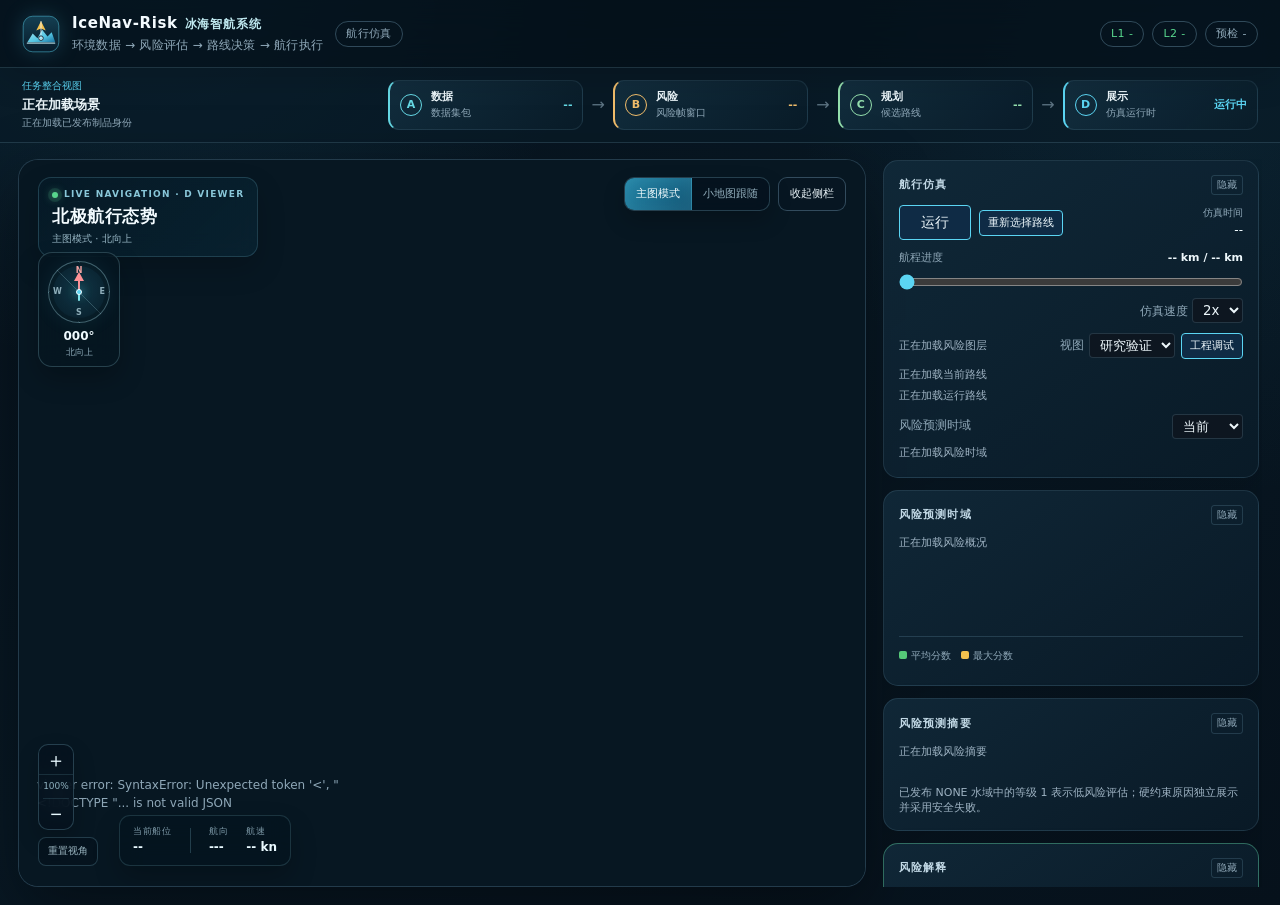
==== commit 43ec8116: "feat(viewer): support runtime route selection" ====
--- a/viewer/index.html
+++ b/viewer/index.html
@@ -146,6 +146,9 @@
           <h2>航行仿真</h2>
           <div class="sim">
             <button id="play" type="button" class="btn">运行</button>
+            <button id="reset-route-selection" type="button" class="btn small">
+              重新选择路线
+            </button>
             <div class="simulation-time">
               <span>仿真时间</span>
               <time id="clock" class="clock">--</time>
@@ -181,6 +184,9 @@
             <button id="toggle-debug" type="button" class="btn small">工程调试</button>
           </div>
           <div id="route-status" class="status route-status">正在加载当前路线</div>
+          <div id="runtime-route-status" class="status runtime-route-status">
+            正在加载运行路线
+          </div>
           <div class="horizon-row">
             <label for="risk-horizon">风险预测时域</label>
             <select id="risk-horizon">
@@ -335,6 +341,7 @@
     <script src="research_candidates.js"></script>
     <script src="risk_explanation.js"></script>
     <script src="route_motion.js"></script>
+    <script src="runtime_route_candidates.js"></script>
     <script src="app.js"></script>
   </body>
 </html>
--- a/viewer/style.css
+++ b/viewer/style.css
@@ -446,8 +446,9 @@
 
 .sim {
   display: flex;
-  align-items: center;
-  justify-content: space-between;
+  flex-wrap: wrap;
+  align-items: center;
+  justify-content: flex-start;
   gap: 8px;
 }
 
@@ -459,6 +460,7 @@
   font-size: 10px;
   text-align: right;
   text-transform: uppercase;
+  margin-left: auto;
 }
 
 .btn {
@@ -524,6 +526,12 @@
 .route-status {
   margin-top: 8px;
   color: #b8d7ea;
+}
+
+.runtime-route-status {
+  min-width: 0;
+  margin-top: 5px;
+  overflow-wrap: anywhere;
 }
 
 .horizon-row {
@@ -732,7 +740,7 @@
 
 .summary-grid {
   display: grid;
-  grid-template-columns: 1fr auto;
+  grid-template-columns: minmax(86px, 30%) minmax(0, 1fr);
   gap: 4px 10px;
   margin: 10px 0 8px;
   font-size: 11px;
@@ -743,11 +751,14 @@
 }
 
 .summary-grid dd {
+  min-width: 0;
   margin: 0;
   color: var(--text);
   font-variant-numeric: tabular-nums;
   text-align: right;
   word-break: break-word;
+  overflow-wrap: anywhere;
+  white-space: normal;
 }
 
 .summary-list {
@@ -912,6 +923,7 @@
 
 .route-card {
   width: 100%;
+  min-width: 0;
   padding: 8px 9px;
   border: 1px solid var(--line);
   border-left-width: 4px;
@@ -923,6 +935,11 @@
   cursor: pointer;
 }
 
+.route-card:focus-visible {
+  outline: 2px solid var(--accent);
+  outline-offset: 2px;
+}
+
 .route-card-fastest {
   border-left-color: var(--route-fastest);
 }
@@ -950,17 +967,18 @@
 
 .route-card-id {
   display: block;
+  min-width: 0;
   margin-top: 2px;
-  overflow: hidden;
+  overflow-wrap: anywhere;
   color: var(--muted);
   font: 9px/1.25 ui-monospace, "Cascadia Mono", monospace;
-  text-overflow: ellipsis;
-  white-space: nowrap;
+  word-break: break-word;
+  white-space: normal;
 }
 
 .route-card-metrics {
   display: grid;
-  grid-template-columns: 1fr auto;
+  grid-template-columns: minmax(72px, 32%) minmax(0, 1fr);
   gap: 2px 8px;
   margin: 7px 0 0;
   font-size: 10px;
@@ -971,9 +989,32 @@
 }
 
 .route-card-metrics dd {
+  min-width: 0;
   margin: 0;
+  overflow-wrap: anywhere;
   font-variant-numeric: tabular-nums;
   text-align: right;
+  white-space: normal;
+}
+
+.route-run-select {
+  display: block;
+  max-width: 100%;
+  margin: 6px 0 0 auto;
+  padding: 3px 6px;
+  border: 1px solid var(--line-strong);
+  border-radius: 4px;
+  background: rgba(17, 57, 77, 0.76);
+  color: var(--text);
+  cursor: pointer;
+  font: inherit;
+  font-size: 10px;
+  overflow-wrap: anywhere;
+}
+
+.route-run-select:disabled {
+  cursor: not-allowed;
+  opacity: 0.58;
 }
 
 body:not([data-mode="research"]) .research-only {
@@ -985,7 +1026,7 @@
 }
 
 .route-decision .summary-grid dd {
-  max-width: 180px;
+  max-width: none;
 }
 
 .event-timeline ol,
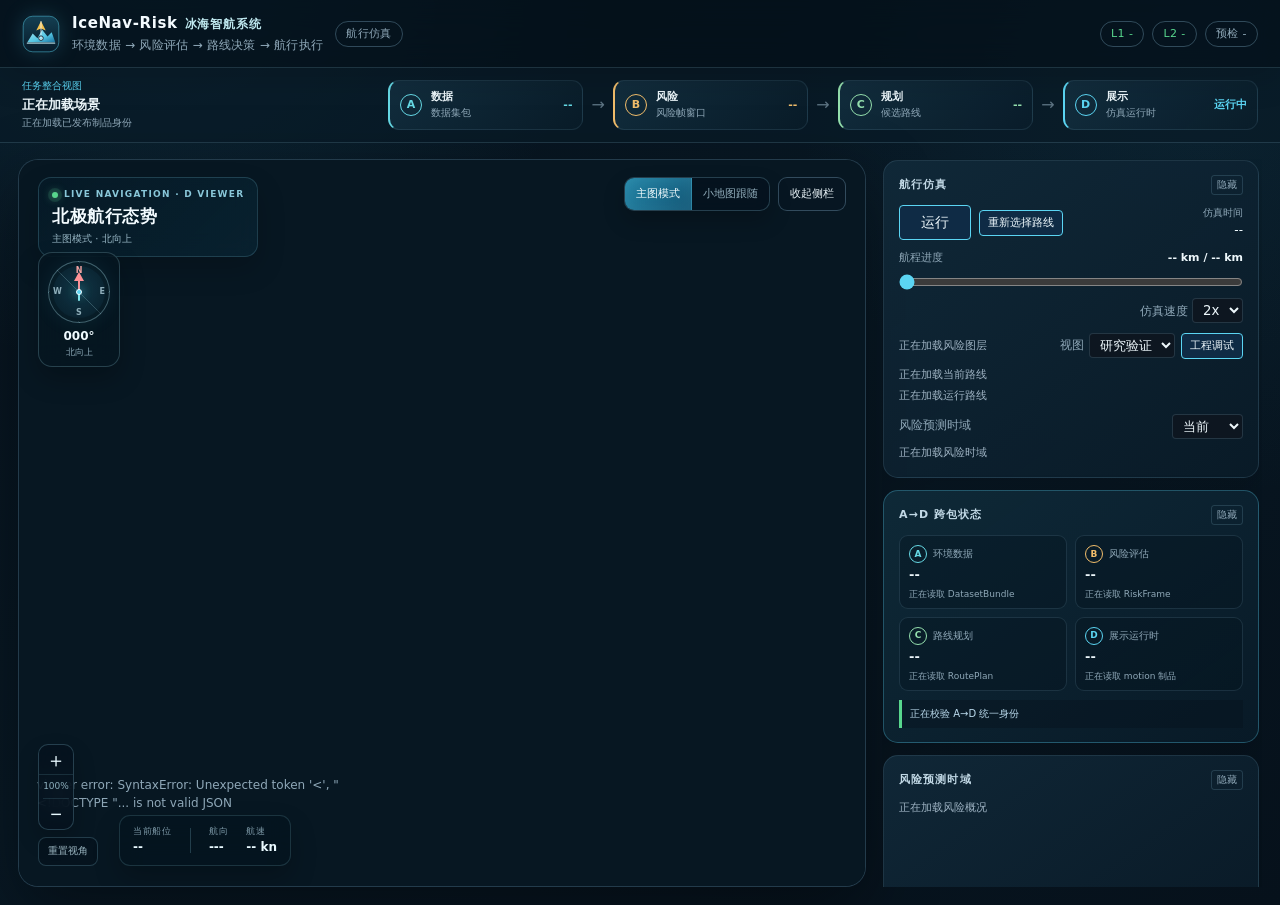
==== commit 0e10bd80: "9.2" ====
--- a/viewer/index.html
+++ b/viewer/index.html
@@ -199,6 +199,47 @@
           <div id="risk-horizon-status" class="status horizon-status">正在加载风险时域</div>
         </section>
 
+        <section class="block decision-snapshot" aria-labelledby="decision-snapshot-heading">
+          <h2 id="decision-snapshot-heading">A→D 跨包状态</h2>
+          <div class="decision-grid" aria-live="polite">
+            <article class="decision-item" data-package="a" data-state="loading">
+              <div class="decision-item-heading">
+                <span class="decision-code">A</span>
+                <span>环境数据</span>
+              </div>
+              <strong id="snapshot-a-value">--</strong>
+              <small id="snapshot-a-detail">正在读取 DatasetBundle</small>
+            </article>
+            <article class="decision-item" data-package="b" data-state="loading">
+              <div class="decision-item-heading">
+                <span class="decision-code">B</span>
+                <span>风险评估</span>
+              </div>
+              <strong id="snapshot-b-value">--</strong>
+              <small id="snapshot-b-detail">正在读取 RiskFrame</small>
+            </article>
+            <article class="decision-item" data-package="c" data-state="loading">
+              <div class="decision-item-heading">
+                <span class="decision-code">C</span>
+                <span>路线规划</span>
+              </div>
+              <strong id="snapshot-c-value">--</strong>
+              <small id="snapshot-c-detail">正在读取 RoutePlan</small>
+            </article>
+            <article class="decision-item" data-package="d" data-state="loading">
+              <div class="decision-item-heading">
+                <span class="decision-code">D</span>
+                <span>展示运行时</span>
+              </div>
+              <strong id="snapshot-d-value">--</strong>
+              <small id="snapshot-d-detail">正在读取 motion 制品</small>
+            </article>
+          </div>
+          <div id="snapshot-identity" class="snapshot-identity" aria-live="polite">
+            正在校验 A→D 统一身份
+          </div>
+        </section>
+
         <section id="research-panel" class="block research-panel" hidden>
           <h2>航行决策</h2>
           <div id="research-status" class="status">正在加载研究制品</div>
@@ -274,6 +315,14 @@
           <h2>执行决策状态</h2>
           <div id="route-decision-status" class="status">正在加载路线决策</div>
           <dl id="route-decision-metrics" class="summary-grid"></dl>
+          <div class="selection-rationale" aria-live="polite">
+            <div class="selection-rationale-heading">C 选择理由 · 可选制品</div>
+            <div id="selection-rationale-status" class="status summary-note">
+              未随当前 Viewer 制品发布；不影响路线消费
+            </div>
+            <p id="selection-rationale-summary" class="selection-rationale-summary" hidden></p>
+            <dl id="selection-rationale-metrics" class="summary-grid" hidden></dl>
+          </div>
           <div id="route-decision-trace" class="status summary-note"></div>
           <div id="route-fallback-note" class="status summary-note"></div>
         </section>
--- a/viewer/style.css
+++ b/viewer/style.css
@@ -548,6 +548,101 @@
   min-height: 18px;
 }
 
+.decision-snapshot {
+  border-color: rgba(91, 213, 243, 0.3);
+  background: linear-gradient(145deg, rgba(15, 42, 57, 0.95), rgba(9, 27, 40, 0.92));
+}
+
+.decision-grid {
+  display: grid;
+  grid-template-columns: repeat(2, minmax(0, 1fr));
+  gap: 8px;
+}
+
+.decision-item {
+  display: grid;
+  gap: 3px;
+  min-width: 0;
+  padding: 9px 9px 8px;
+  border: 1px solid rgba(131, 178, 204, 0.16);
+  border-radius: 9px;
+  background: rgba(5, 18, 28, 0.34);
+}
+
+.decision-item[data-state="pass"] {
+  border-color: rgba(88, 214, 141, 0.34);
+}
+
+.decision-item[data-state="warn"] {
+  border-color: rgba(242, 193, 78, 0.4);
+}
+
+.decision-item-heading {
+  display: flex;
+  align-items: center;
+  gap: 6px;
+  color: var(--muted);
+  font-size: 10px;
+}
+
+.decision-code {
+  display: inline-grid;
+  width: 18px;
+  height: 18px;
+  place-items: center;
+  border: 1px solid currentColor;
+  border-radius: 50%;
+  color: var(--accent);
+  font-size: 9px;
+  font-weight: 700;
+}
+
+.decision-item[data-package="a"] .decision-code { color: var(--data); }
+.decision-item[data-package="b"] .decision-code { color: var(--risk); }
+.decision-item[data-package="c"] .decision-code { color: var(--planning); }
+.decision-item[data-package="d"] .decision-code { color: var(--accent); }
+
+.decision-item strong {
+  min-width: 0;
+  overflow: hidden;
+  color: var(--text);
+  font-size: 13px;
+  font-variant-numeric: tabular-nums;
+  text-overflow: ellipsis;
+  white-space: nowrap;
+}
+
+.decision-item small {
+  min-width: 0;
+  overflow: hidden;
+  color: var(--muted);
+  font-size: 9px;
+  line-height: 1.35;
+  text-overflow: ellipsis;
+  white-space: nowrap;
+}
+
+.decision-item[data-state="warn"] strong,
+.snapshot-identity[data-state="warn"] {
+  color: var(--pending);
+}
+
+.snapshot-identity {
+  min-width: 0;
+  margin-top: 9px;
+  padding: 7px 8px;
+  border-left: 3px solid var(--track);
+  background: rgba(5, 18, 28, 0.4);
+  color: #b8d7ea;
+  font-size: 10px;
+  line-height: 1.35;
+  overflow-wrap: anywhere;
+}
+
+.snapshot-identity[data-state="warn"] {
+  border-left-color: var(--pending);
+}
+
 .status.unavailable {
   color: #d9b8ff;
 }
@@ -806,6 +901,34 @@
 
 .risk-explanation .producer-main {
   color: #62d6a7;
+}
+
+.selection-rationale {
+  margin-top: 10px;
+  padding-top: 9px;
+  border-top: 1px solid rgba(131, 178, 204, 0.13);
+}
+
+.selection-rationale-heading {
+  color: var(--muted);
+  font-size: 10px;
+  letter-spacing: 0.04em;
+  text-transform: uppercase;
+}
+
+.selection-rationale-status {
+  min-height: 17px;
+}
+
+.selection-rationale-summary {
+  margin: 7px 0 0;
+  color: #cfe7f5;
+  font-size: 11px;
+  line-height: 1.4;
+}
+
+.selection-rationale .summary-grid {
+  margin-bottom: 0;
 }
 
 .research-panel {
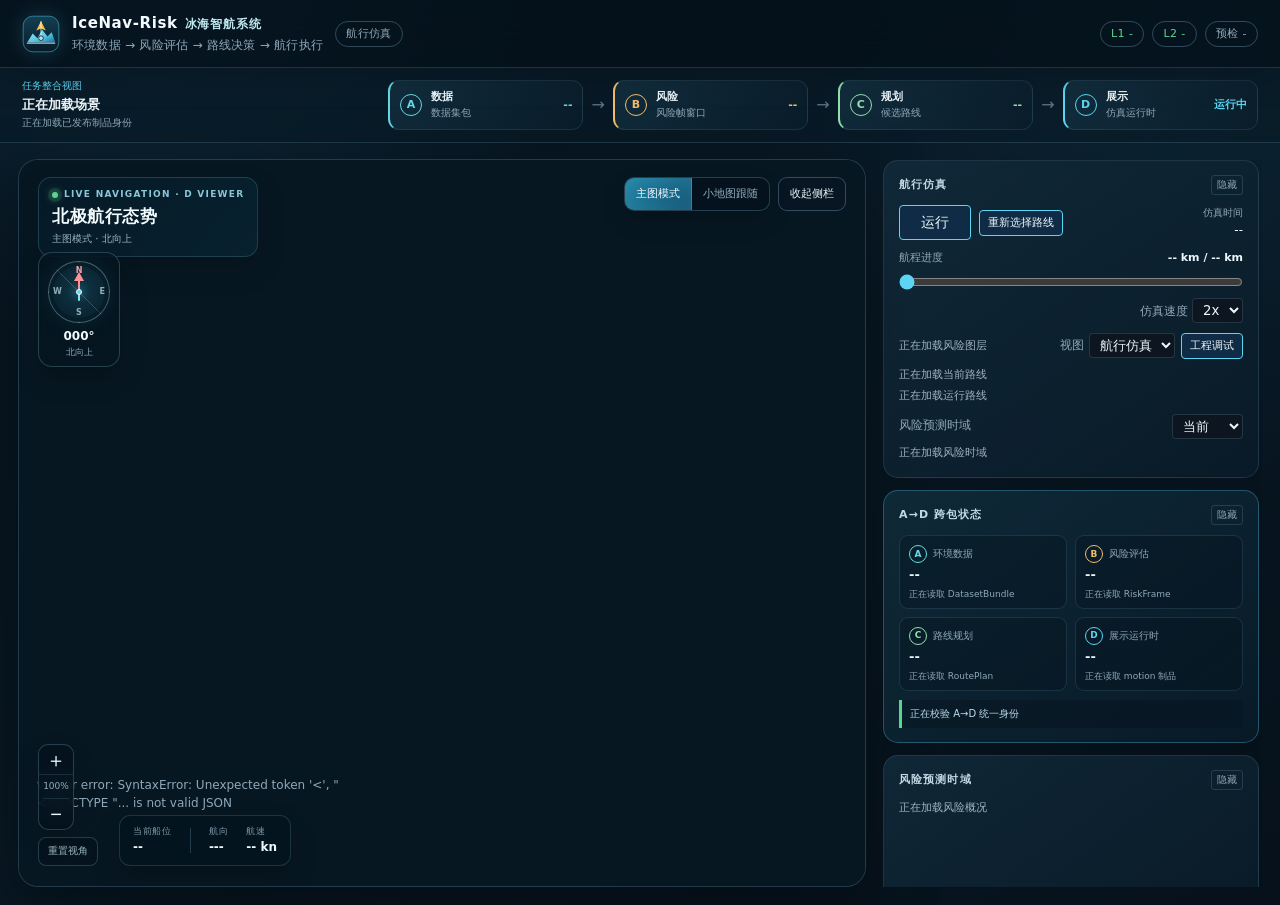
==== commit e00f2f26: "9.2" ====
--- a/viewer/index.html
+++ b/viewer/index.html
@@ -177,8 +177,7 @@
               视图
               <select id="view-mode">
                 <option value="research">研究验证</option>
-                <option value="presentation">航行仿真</option>
-                <option value="engineering">工程调试</option>
+                <option value="presentation" selected>航行仿真</option>
               </select>
             </label>
             <button id="toggle-debug" type="button" class="btn small">工程调试</button>
@@ -363,14 +362,6 @@
           <div id="formal-motion-status" class="status summary-note">
             正在校验正式曲线运动制品
           </div>
-          <div class="curve-diagnostics" aria-live="polite">
-            <div id="curve-diagnostics-status" class="status summary-note">
-              正在读取曲线诊断
-            </div>
-            <div id="curve-diagnostics-metrics" class="curve-diagnostics-metrics"></div>
-            <canvas id="curve-detail-canvas" width="280" height="92"
-              aria-label="当前曲线路段局部放大图"></canvas>
-          </div>
           <label><input id="layer-track" type="checkbox" checked /> 航迹与近期轨迹</label>
           <label><input id="layer-navigation" type="checkbox" checked /> 导航辅助</label>
         </section>
--- a/viewer/style.css
+++ b/viewer/style.css
@@ -805,34 +805,6 @@
   margin-top: 8px;
 }
 
-.curve-diagnostics {
-  display: grid;
-  gap: 4px;
-  margin: 8px 0 3px;
-  padding: 7px 8px;
-  border: 1px solid rgba(73, 169, 237, 0.22);
-  border-radius: 7px;
-  background: rgba(5, 18, 28, 0.34);
-}
-
-.curve-diagnostics .summary-note {
-  margin-top: 0;
-}
-
-.curve-diagnostics-metrics {
-  color: #b8d7ea;
-  font-size: 10px;
-  line-height: 1.35;
-}
-
-#curve-detail-canvas {
-  display: block;
-  width: 100%;
-  height: 92px;
-  border: 1px solid rgba(131, 178, 204, 0.12);
-  border-radius: 4px;
-}
-
 .summary-grid {
   display: grid;
   grid-template-columns: minmax(86px, 30%) minmax(0, 1fr);
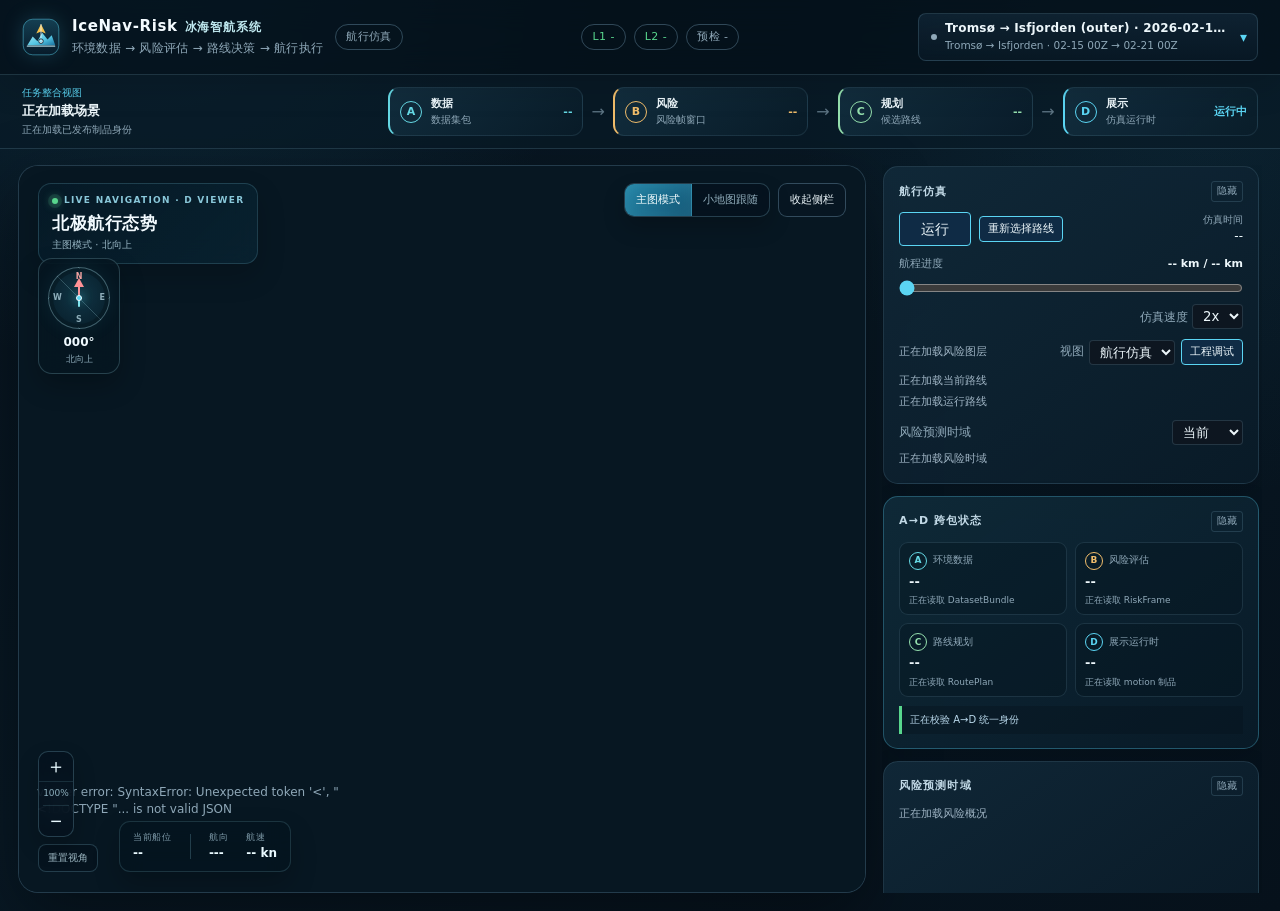
==== commit 249b5713: "feat(d): Viewer 制品选择器（多制品浏览 + 属性溯源） 在 Viewer 顶栏增加"已发布制品"选择器，可在 work_package_d/output/ 下的多个 已完成 viewe" ====
--- a/viewer/index.html
+++ b/viewer/index.html
@@ -6,6 +6,7 @@
     <title>IceNav-Risk · 冰海智航系统</title>
     <link rel="icon" href="favicon.svg" type="image/svg+xml" />
     <link rel="stylesheet" href="style.css" />
+    <link rel="stylesheet" href="package_picker.css" />
   </head>
   <body>
     <header class="topbar">
@@ -382,6 +383,7 @@
     <script src="risk_explanation.js"></script>
     <script src="route_motion.js"></script>
     <script src="runtime_route_candidates.js"></script>
+    <script src="package_picker.js"></script>
     <script src="app.js"></script>
   </body>
 </html>
--- a/viewer/package_picker.css
+++ b/viewer/package_picker.css
@@ -0,0 +1,358 @@
+/* Package picker: artifact selector, context menu and properties modal.
+   Visual language mirrors style.css (dark chart-console, cyan accents). */
+
+/* ---- trigger in the top bar ---- */
+.pkg-picker {
+  position: relative;
+  display: flex;
+  align-items: center;
+  flex: 0 1 auto;
+  min-width: 0;
+  /* The topbar applies `backdrop-filter` which creates a stacking context,
+     so without an isolated stacking context of our own the dropdown and
+     property modal are painted under sibling panels (.panel z-index: 2/4/5).
+     isolation + z-index lift this picker above those siblings. */
+  isolation: isolate;
+  z-index: 60;
+}
+
+/* Topbar is the natural chrome rail and must paint above sibling panels
+   (.panel z-index: 2/4/5). Without an explicit z-index on topbar itself the
+   backdrop-filter stacking context leaves the picker dropdown visually buried
+   beneath the side panels even though the dropdown has z-index: 120. */
+.topbar {
+  position: relative;
+  z-index: 60;
+}
+
+.pkg-trigger {
+  display: inline-flex;
+  align-items: center;
+  gap: 8px;
+  max-width: 340px;
+  min-width: 0;
+  padding: 6px 10px 6px 12px;
+  border: 1px solid var(--line);
+  border-radius: 8px;
+  background: linear-gradient(180deg, rgba(22, 47, 66, 0.55), rgba(10, 28, 42, 0.55));
+  color: var(--text);
+  font: inherit;
+  cursor: pointer;
+  transition: border-color 0.15s ease, background 0.15s ease, box-shadow 0.15s ease;
+}
+.pkg-trigger:hover,
+.pkg-trigger:focus-visible {
+  border-color: var(--line-strong);
+  outline: none;
+  box-shadow: 0 0 0 1px rgba(91, 213, 243, 0.28), 0 8px 22px rgba(0, 0, 0, 0.22);
+}
+
+.pkg-trigger-label {
+  display: grid;
+  gap: 1px;
+  min-width: 0;
+  text-align: left;
+}
+.pkg-trigger-title {
+  overflow: hidden;
+  text-overflow: ellipsis;
+  white-space: nowrap;
+  font-size: 12px;
+  font-weight: 600;
+  letter-spacing: 0.2px;
+}
+.pkg-trigger-sub {
+  overflow: hidden;
+  text-overflow: ellipsis;
+  white-space: nowrap;
+  font-size: 10.5px;
+  color: var(--muted);
+}
+.pkg-chevron {
+  flex: 0 0 auto;
+  color: var(--accent);
+  transition: transform 0.16s ease;
+}
+.pkg-picker[aria-expanded="true"] .pkg-chevron {
+  transform: rotate(180deg);
+}
+.pkg-dot {
+  flex: 0 0 auto;
+  width: 6px;
+  height: 6px;
+  border-radius: 50%;
+  background: var(--accent);
+  box-shadow: 0 0 6px rgba(91, 213, 243, 0.65);
+}
+.pkg-dot.is-muted {
+  background: var(--muted);
+  box-shadow: none;
+}
+
+/* ---- dropdown panel ---- */
+.pkg-menu,
+.pkg-dropdown {
+  position: absolute;
+  z-index: 60;
+  top: calc(100% + 8px);
+  right: 0;
+  min-width: 340px;
+  max-width: min(440px, calc(100vw - 32px));
+  padding: 6px;
+  border: 1px solid var(--line-strong);
+  border-radius: 10px;
+  background: rgba(9, 24, 36, 0.97);
+  box-shadow: var(--shadow-lg);
+  backdrop-filter: blur(14px);
+  list-style: none;
+  margin: 0;
+  transform-origin: top right;
+  animation: pkg-pop 0.14s ease-out;
+  z-index: 120;
+}
+@keyframes pkg-pop {
+  from { opacity: 0; transform: translateY(-6px) scale(0.985); }
+  to { opacity: 1; transform: translateY(0) scale(1); }
+}
+
+.pkg-option {
+  display: grid;
+  gap: 2px;
+  padding: 8px 10px 8px 12px;
+  border: 0;
+  border-left: 2px solid transparent;
+  border-radius: 6px;
+  background: transparent;
+  color: var(--text);
+  font: inherit;
+  text-align: left;
+  width: 100%;
+  cursor: pointer;
+}
+.pkg-option:hover,
+.pkg-option:focus-visible {
+  background: rgba(91, 213, 243, 0.08);
+  outline: none;
+}
+.pkg-option.is-current {
+  border-left-color: var(--accent);
+}
+.pkg-option.is-disabled,
+.pkg-option[aria-disabled="true"] {
+  opacity: 0.55;
+  cursor: not-allowed;
+}
+.pkg-option-title {
+  font-size: 12.5px;
+  font-weight: 600;
+  letter-spacing: 0.2px;
+}
+.pkg-option-meta {
+  font-size: 10.5px;
+  color: var(--muted);
+  display: flex;
+  flex-wrap: wrap;
+  gap: 3px 8px;
+}
+.pkg-option.is-current .pkg-option-title {
+  color: var(--accent);
+}
+.pkg-option-empty {
+  padding: 12px;
+  color: var(--muted);
+  font-size: 12px;
+}
+
+/* ---- context menu ---- */
+.pkg-menu {
+  position: fixed;
+  min-width: 200px;
+}
+.pkg-menu-item {
+  display: block;
+  width: 100%;
+  padding: 7px 12px;
+  border: 0;
+  border-radius: 5px;
+  background: transparent;
+  color: var(--text);
+  font: inherit;
+  font-size: 12.5px;
+  text-align: left;
+  cursor: pointer;
+}
+.pkg-menu-item:hover,
+.pkg-menu-item:focus-visible {
+  background: rgba(91, 213, 243, 0.1);
+  outline: none;
+  color: var(--accent);
+}
+.pkg-menu-sep {
+  height: 1px;
+  margin: 5px 8px;
+  background: var(--line);
+}
+
+/* ---- toast / error strip ---- */
+.pkg-error {
+  position: fixed;
+  z-index: 80;
+  top: 74px;
+  left: 50%;
+  transform: translateX(-50%);
+  display: flex;
+  align-items: center;
+  gap: 10px;
+  max-width: min(720px, calc(100vw - 32px));
+  padding: 10px 14px;
+  border: 1px solid rgba(248, 113, 113, 0.55);
+  border-radius: 8px;
+  background: rgba(60, 18, 24, 0.94);
+  color: #fecaca;
+  font-size: 12px;
+  box-shadow: var(--shadow-lg);
+  animation: pkg-pop 0.16s ease-out;
+}
+.pkg-error button {
+  flex: 0 0 auto;
+  padding: 2px 8px;
+  border: 1px solid rgba(248, 113, 113, 0.5);
+  border-radius: 5px;
+  background: transparent;
+  color: #fecaca;
+  font: inherit;
+  cursor: pointer;
+}
+.pkg-error button:hover {
+  background: rgba(248, 113, 113, 0.18);
+}
+
+/* ---- properties modal ---- */
+.pkg-overlay {
+  position: fixed;
+  inset: 0;
+  z-index: 90;
+  display: grid;
+  place-items: center;
+  background: rgba(3, 10, 16, 0.62);
+  backdrop-filter: blur(3px);
+  animation: pkg-fade 0.14s ease-out;
+}
+@keyframes pkg-fade {
+  from { opacity: 0; }
+  to { opacity: 1; }
+}
+.pkg-modal {
+  width: min(560px, calc(100vw - 40px));
+  max-height: min(640px, calc(100vh - 64px));
+  overflow: auto;
+  border: 1px solid var(--line-strong);
+  border-radius: 12px;
+  background: linear-gradient(180deg, rgba(15, 33, 48, 0.99), rgba(8, 20, 30, 0.99));
+  box-shadow: var(--shadow-lg);
+  animation: pkg-rise 0.15s ease-out;
+}
+@keyframes pkg-rise {
+  from { opacity: 0; transform: translateY(10px) scale(0.985); }
+  to { opacity: 1; transform: translateY(0) scale(1); }
+}
+.pkg-modal-head {
+  display: flex;
+  align-items: flex-start;
+  justify-content: space-between;
+  gap: 12px;
+  padding: 14px 16px 12px;
+  border-bottom: 1px solid var(--line);
+}
+.pkg-modal-head strong {
+  font-size: 15px;
+  letter-spacing: 0.3px;
+}
+.pkg-modal-head .pkg-tag {
+  display: inline-block;
+  margin-top: 4px;
+  padding: 2px 8px;
+  border-radius: 999px;
+  font-size: 10px;
+  letter-spacing: 0.4px;
+  border: 1px solid var(--line-strong);
+  color: var(--accent);
+}
+.pkg-close {
+  flex: 0 0 auto;
+  padding: 2px 8px;
+  border: 1px solid var(--line);
+  border-radius: 6px;
+  background: transparent;
+  color: var(--muted);
+  font: inherit;
+  font-size: 13px;
+  cursor: pointer;
+}
+.pkg-close:hover {
+  color: var(--text);
+  border-color: var(--line-strong);
+}
+.pkg-modal-body {
+  padding: 8px 16px 16px;
+}
+.pkg-block {
+  padding: 10px 0;
+  border-bottom: 1px solid var(--line);
+}
+.pkg-block:last-child {
+  border-bottom: 0;
+}
+.pkg-block-title {
+  font-size: 11px;
+  font-weight: 600;
+  letter-spacing: 1.1px;
+  text-transform: uppercase;
+  color: var(--accent);
+  margin: 0 0 8px;
+}
+.pkg-kv {
+  display: grid;
+  grid-template-columns: 116px minmax(0, 1fr);
+  gap: 6px 10px;
+  margin: 0;
+}
+.pkg-kv dt {
+  color: var(--muted);
+  font-size: 11.5px;
+  line-height: 1.5;
+}
+.pkg-kv dd {
+  margin: 0;
+  min-width: 0;
+  font-size: 11.5px;
+  line-height: 1.5;
+  word-break: break-all;
+}
+.pkg-mono {
+  font-family: "SFMono-Regular", Consolas, "Liberation Mono", monospace;
+  font-size: 11px;
+}
+.pkg-copy {
+  margin-left: 6px;
+  padding: 0 6px;
+  border: 1px solid var(--line);
+  border-radius: 4px;
+  background: transparent;
+  color: var(--muted);
+  font-size: 10.5px;
+  cursor: pointer;
+  vertical-align: baseline;
+}
+.pkg-copy:hover {
+  color: var(--accent);
+  border-color: var(--accent-deep);
+}
+.pkg-flag-yes { color: var(--track); }
+.pkg-flag-no { color: var(--muted); }
+.pkg-note {
+  margin-top: 8px;
+  font-size: 11px;
+  color: var(--pending);
+  line-height: 1.5;
+}
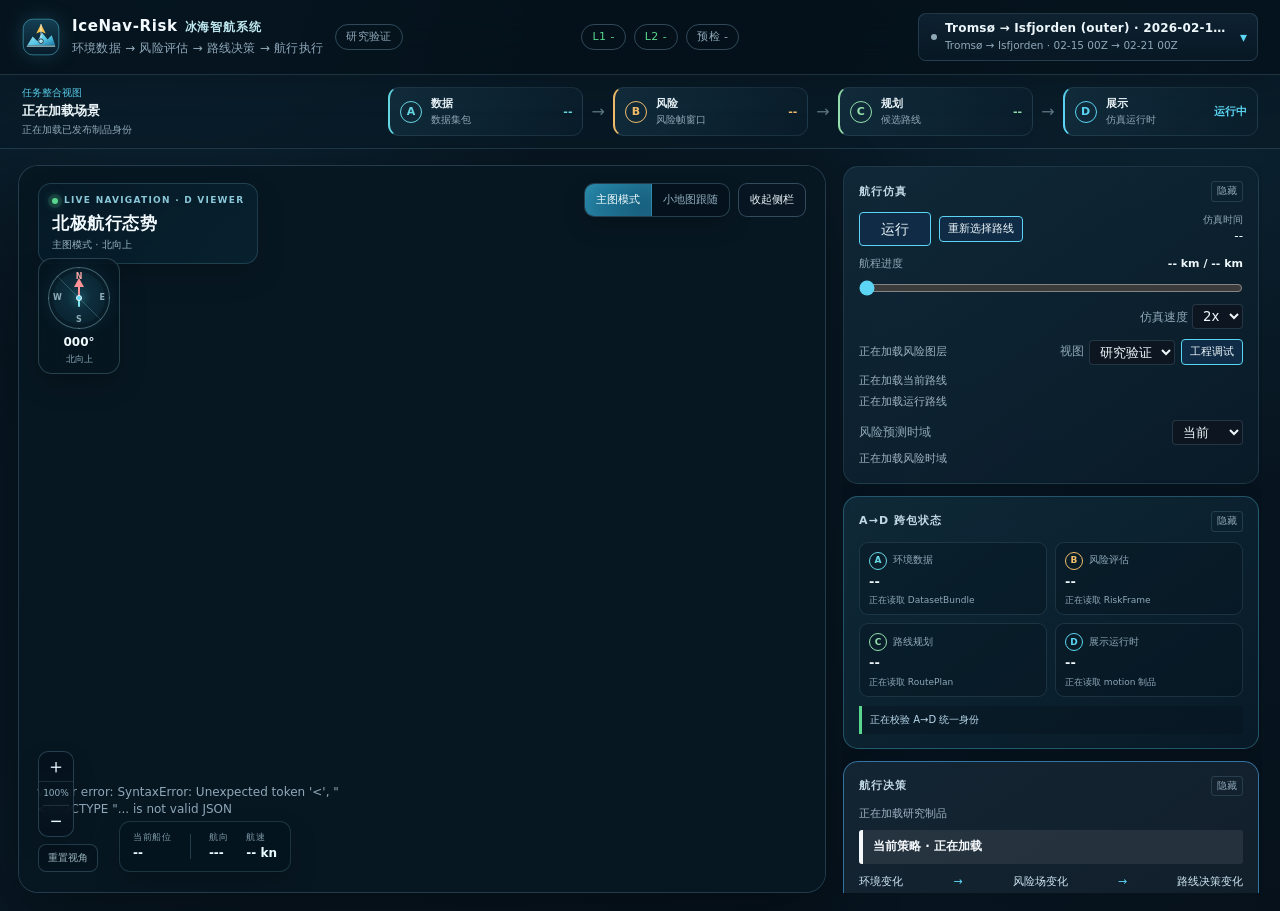
==== commit 1e06a7b9: "fix(viewer): align candidate sources and smooth completed tracks" ====
--- a/viewer/index.html
+++ b/viewer/index.html
@@ -8,7 +8,7 @@
     <link rel="stylesheet" href="style.css" />
     <link rel="stylesheet" href="package_picker.css" />
   </head>
-  <body>
+  <body data-mode="research">
     <header class="topbar">
       <div class="brand" aria-label="IceNav-Risk 冰海智航系统">
         <div class="brand-mark" aria-hidden="true">
@@ -40,7 +40,7 @@
           </div>
           <span class="subtitle">环境数据 → 风险评估 → 路线决策 → 航行执行</span>
         </div>
-        <span id="mode-badge" class="badge">航行仿真</span>
+        <span id="mode-badge" class="badge">研究验证</span>
       </div>
       <div class="badges">
         <span id="gate-l1" class="badge gate">L1 -</span>
@@ -102,6 +102,13 @@
               aria-expanded="true" aria-controls="viewer-sidebar">收起侧栏</button>
           </div>
         </div>
+        <section id="mini-map-panel" class="mini-map-panel" hidden aria-label="小地图总览">
+          <div class="mini-map-header">
+            <span>小地图总览</span>
+            <span id="mini-map-follow-status">总览</span>
+          </div>
+          <canvas id="mini-map" width="220" height="220" aria-label="航线小地图"></canvas>
+        </section>
         <div id="map-compass" class="map-compass" aria-label="航向指南针">
           <div class="compass-dial">
             <span class="compass-cardinal compass-n">N</span>
@@ -177,8 +184,8 @@
             <label class="view-mode-control" for="view-mode">
               视图
               <select id="view-mode">
-                <option value="research">研究验证</option>
-                <option value="presentation" selected>航行仿真</option>
+                <option value="research" selected>研究验证</option>
+                <option value="presentation">航行仿真</option>
               </select>
             </label>
             <button id="toggle-debug" type="button" class="btn small">工程调试</button>
@@ -240,7 +247,7 @@
           </div>
         </section>
 
-        <section id="research-panel" class="block research-panel" hidden>
+        <section id="research-panel" class="block research-panel">
           <h2>航行决策</h2>
           <div id="research-status" class="status">正在加载研究制品</div>
           <div id="current-strategy" class="current-strategy">当前策略 · 正在加载</div>
@@ -346,6 +353,7 @@
             <li class="research-only"><i class="sw sw-candidate-fastest"></i>候选路线 · 最快</li>
             <li class="research-only"><i class="sw sw-candidate-low-risk"></i>候选路线 · 低风险</li>
             <li class="research-only"><i class="sw sw-candidate-recommended"></i>候选路线 · 推荐</li>
+            <li class="research-only"><i class="sw sw-candidate-polyline"></i>候选原始折线 · 对照</li>
             <li><i class="sw sw-pending"></i>待采用路线</li>
             <li><i class="sw sw-superseded"></i>已替代路线</li>
             <li><i class="sw sw-segment"></i>当前路段</li>
@@ -358,6 +366,10 @@
           <label><input id="layer-risk" type="checkbox" checked /> 风险</label>
           <label><input id="layer-hard" type="checkbox" checked /> 硬约束 / 可用性</label>
           <label><input id="layer-routes" type="checkbox" checked /> 路线</label>
+          <label class="research-only"><input id="layer-candidate-smoothing" type="checkbox" checked />
+            候选路线视觉平滑（展示层）</label>
+          <label class="research-only"><input id="layer-candidate-polyline" type="checkbox" />
+            候选原始折线（对照）</label>
           <label class="engineering-only"><input id="layer-route-polyline" type="checkbox" />
             权威 RoutePlan 折线（校验/回退）</label>
           <div id="formal-motion-status" class="status summary-note">
@@ -383,6 +395,7 @@
     <script src="risk_explanation.js"></script>
     <script src="route_motion.js"></script>
     <script src="runtime_route_candidates.js"></script>
+    <script src="route_visual_smoothing.js"></script>
     <script src="package_picker.js"></script>
     <script src="app.js"></script>
   </body>
--- a/viewer/style.css
+++ b/viewer/style.css
@@ -1241,6 +1241,11 @@
   background: var(--route-recommended);
 }
 
+.sw-candidate-polyline {
+  background: repeating-linear-gradient(90deg, #f5f8fb 0 4px, transparent 4px 9px);
+  opacity: 0.72;
+}
+
 .sw-pending {
   background: var(--pending);
 }
